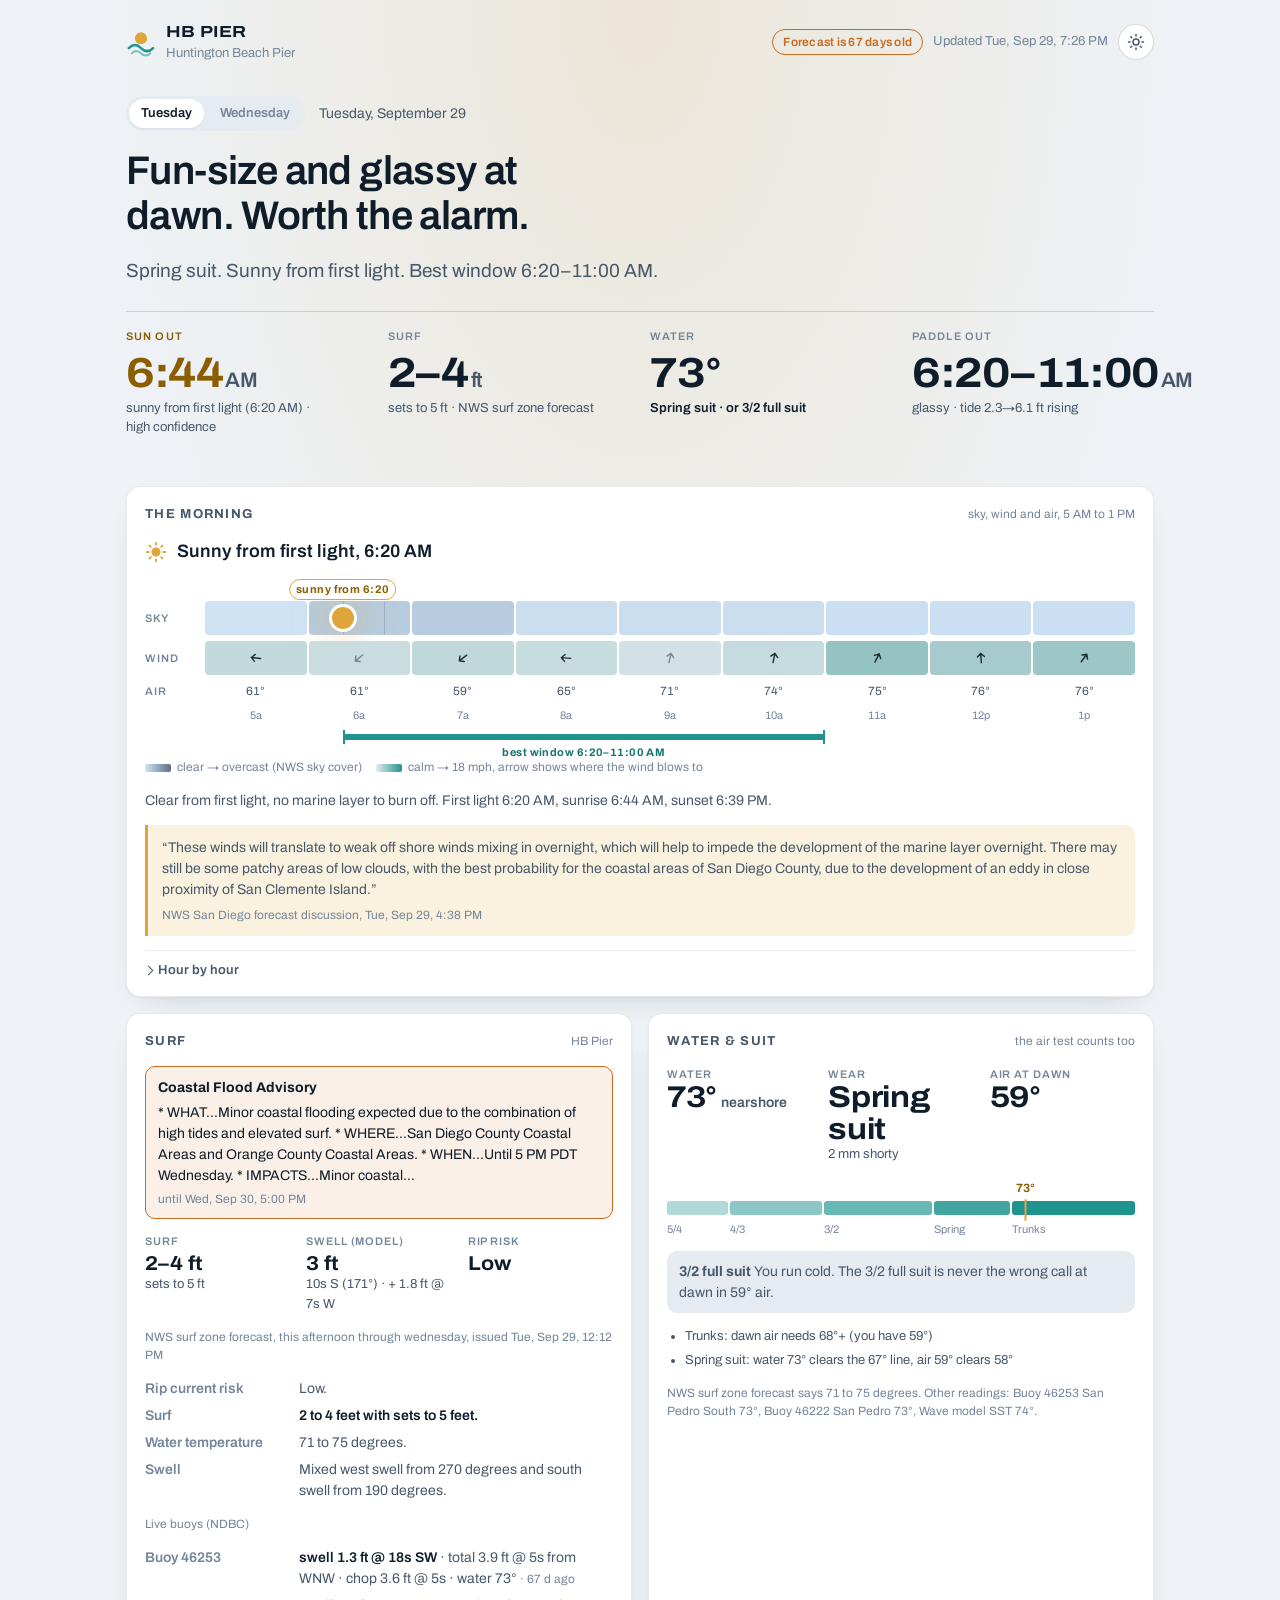
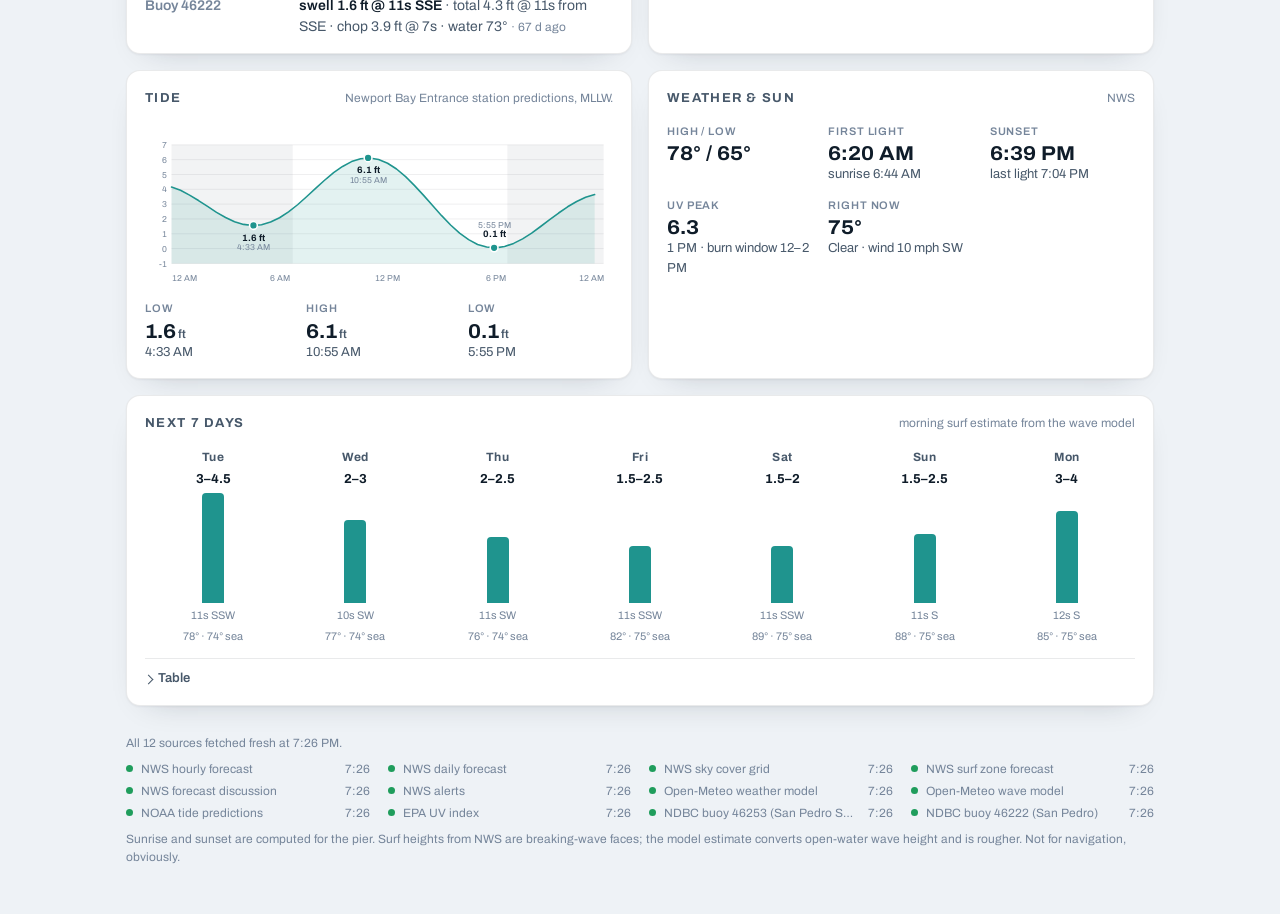
==== site/index.html @ ddc8c46f "Lead with the sun-out time and mark first light instead of sunrise Sun out is now the first, gold nu" ====
<!doctype html>
<html lang="en">
<head>
  <meta charset="utf-8">
  <meta name="viewport" content="width=device-width, initial-scale=1, viewport-fit=cover">
  <title>HB Pier Dawn Patrol</title>
  <meta name="description" content="Daily surf, water temperature, wetsuit call and sun-out time for Huntington Beach Pier.">
  <meta name="robots" content="noindex, nofollow">
  <meta name="theme-color" content="#0b1520">
  <link rel="icon" href="data:image/svg+xml,%3Csvg xmlns='http://www.w3.org/2000/svg' viewBox='0 0 32 32'%3E%3Ccircle cx='16' cy='13' r='7' fill='%23f0b64a'/%3E%3Cpath d='M2 24c4-4 8-4 12 0s8 4 12 0' fill='none' stroke='%234dbdb5' stroke-width='3' stroke-linecap='round'/%3E%3C/svg%3E">
  <link rel="preconnect" href="https://fonts.googleapis.com">
  <link rel="preconnect" href="https://fonts.gstatic.com" crossorigin>
  <link rel="stylesheet" href="https://fonts.googleapis.com/css2?family=Archivo:ital,wdth,wght@0,62..125,100..900;1,62..125,100..900&display=swap">
  <link rel="stylesheet" href="styles.css">
</head>
<body>
  <div class="wrap">
    <header class="top">
      <div class="brand">
        <svg class="brand-mark" viewBox="0 0 32 32" aria-hidden="true">
          <circle cx="16" cy="12" r="6.5" fill="currentColor"/>
          <path d="M3 22.5c4.3-4.3 8.7-4.3 13 0s8.7 4.3 13 0" fill="none" stroke="var(--sea)" stroke-width="2.6" stroke-linecap="round"/>
          <path d="M6 28c3.3-3.3 6.7-3.3 10 0s6.7 3.3 10 0" fill="none" stroke="var(--sea)" stroke-width="2" stroke-linecap="round" opacity=".55"/>
        </svg>
        <div>
          <div class="brand-name">HB Pier</div>
          <div class="brand-sub" id="loc-name">Huntington Beach Pier</div>
        </div>
      </div>
      <div class="top-meta">
        <span class="pill warn" id="stale" hidden></span>
        <span class="updated" id="updated">Loading…</span>
        <button class="icon-btn" id="theme" type="button" aria-label="Theme: system. Click to change.">
          <svg viewBox="0 0 24 24" fill="none" stroke="currentColor" stroke-width="2" stroke-linecap="round" aria-hidden="true">
            <circle cx="12" cy="12" r="4"/><path d="M12 2v2M12 20v2M4.9 4.9l1.4 1.4M17.7 17.7l1.4 1.4M2 12h2M20 12h2M4.9 19.1l1.4-1.4M17.7 6.3l1.4-1.4"/>
          </svg>
        </button>
      </div>
    </header>

    <p id="loading" class="note">Loading the forecast…</p>
    <div id="error" class="error" hidden></div>

    <main id="main" hidden>
      <section class="hero" aria-labelledby="headline">
        <div class="hero-date">
          <div class="tabs" id="day-tabs" role="tablist" aria-label="Day"></div>
          <span id="day-pretty">—</span>
        </div>
        <h1 class="headline" id="headline">—</h1>
        <p class="subline" id="subline"></p>
        <div class="kpis">
          <div class="kpi kpi-hero" id="kpi-sun"><div class="kpi-label">Sun out</div><div class="kpi-value">—</div><div class="kpi-note"></div></div>
          <div class="kpi" id="kpi-surf"><div class="kpi-label">Surf</div><div class="kpi-value">—</div><div class="kpi-note"></div></div>
          <div class="kpi" id="kpi-water"><div class="kpi-label">Water</div><div class="kpi-value">—</div><div class="kpi-note"></div></div>
          <div class="kpi" id="kpi-window"><div class="kpi-label">Paddle out</div><div class="kpi-value">—</div><div class="kpi-note"></div></div>
        </div>
      </section>

      <div class="panels">
        <section class="card" aria-labelledby="h-morning">
          <div class="card-head"><h2 id="h-morning">The morning</h2><span class="card-meta">sky, wind and air, 5 AM to 1 PM</span></div>
          <p class="sun-line" id="sun-line"></p>
          <div class="strip" id="morning-strip"></div>
          <p class="note" id="sun-note"></p>
          <blockquote class="afd" id="afd" hidden></blockquote>
          <details>
            <summary>Hour by hour</summary>
            <div class="table-wrap">
              <table id="morning-table">
                <thead><tr><th>Hour</th><th class="num">Cloud</th><th>Sky</th><th>Wind</th><th>Surface</th><th class="num">Air</th></tr></thead>
                <tbody></tbody>
              </table>
            </div>
          </details>
        </section>

        <div class="grid-2">
          <section class="card" aria-labelledby="h-surf">
            <div class="card-head"><h2 id="h-surf">Surf</h2><span class="card-meta">HB Pier</span></div>
            <div class="alerts" id="alerts" hidden></div>
            <div id="surf-body" style="display:grid;gap:14px"></div>
          </section>

          <section class="card" aria-labelledby="h-water">
            <div class="card-head"><h2 id="h-water">Water &amp; suit</h2><span class="card-meta">the air test counts too</span></div>
            <div id="water-body" style="display:grid;gap:14px"></div>
          </section>

          <section class="card" aria-labelledby="h-tide">
            <div class="card-head"><h2 id="h-tide">Tide</h2><span class="card-meta" id="tide-now"></span></div>
            <div class="chart" id="tide-chart"></div>
            <div class="stat-grid" id="tide-list"></div>
          </section>

          <section class="card" aria-labelledby="h-weather">
            <div class="card-head"><h2 id="h-weather">Weather &amp; sun</h2><span class="card-meta">NWS</span></div>
            <div id="weather-body" style="display:grid;gap:14px"></div>
          </section>
        </div>

        <section class="card" aria-labelledby="h-week">
          <div class="card-head"><h2 id="h-week">Next 7 days</h2><span class="card-meta">morning surf estimate from the wave model</span></div>
          <div class="week" id="week"></div>
          <details>
            <summary>Table</summary>
            <div class="table-wrap">
              <table id="week-table">
                <thead><tr><th>Day</th><th>Surf est.</th><th class="num">Open water ft</th><th class="num">Period s</th><th>Dir</th><th class="num">Sea</th><th class="num">Air hi/lo</th></tr></thead>
                <tbody></tbody>
              </table>
            </div>
          </details>
        </section>

        <footer class="sources">
          <div id="sources-summary"></div>
          <ul class="src-list" id="sources"></ul>
          <div>Sunrise and sunset are computed for the pier. Surf heights from NWS are breaking-wave faces; the model estimate converts open-water wave height and is rougher. Not for navigation, obviously.</div>
        </footer>
      </div>
    </main>
  </div>
  <script src="app.js"></script>
</body>
</html>
---- site/styles.css ----
/* HB Pier — dawn patrol dashboard
   Layout: one column of stacked panels on a phone; a hero across the top and a
   two-column grid of panels from 760px. Dark ("pre-dawn") is the base theme
   because the page gets read at 5 AM; light ("after the burn-off") follows the
   OS or the toggle. */

:root {
  color-scheme: dark;
  --bg: #0b1520;
  --bg-2: #111e2c;
  --bg-3: #182837;
  --ink: #ecf2f7;
  --ink-2: #a9b8c7;
  --ink-3: #74869a;
  --line: rgba(236, 242, 247, 0.09);
  --line-2: rgba(236, 242, 247, 0.16);
  --accent: #f0b64a;
  --accent-text: #f4c467;
  --accent-soft: rgba(240, 182, 74, 0.14);
  --sea: #4dbdb5;
  --sea-text: #7fd6cf;
  --sea-soft: rgba(77, 189, 181, 0.13);
  --cloud: #9fb0c2;
  --sky-clear: #2a4360;
  --good: #4fc98a;
  --warn: #f2914f;
  --bad: #ef6b63;
  --shadow: 0 1px 0 rgba(255, 255, 255, 0.03) inset, 0 12px 40px -24px rgba(0, 0, 0, 0.8);
  --hero-glow: radial-gradient(60% 55% at 50% 0%, rgba(240, 182, 74, 0.18), rgba(240, 182, 74, 0) 70%);
  --font: "Archivo", "Helvetica Neue", Arial, sans-serif;
  --radius: 14px;
}

@media (prefers-color-scheme: light) {
  :root:not([data-theme="dark"]) {
    color-scheme: light;
    --bg: #eef2f6;
    --bg-2: #ffffff;
    --bg-3: #e5ebf1;
    --ink: #0f1c29;
    --ink-2: #47586a;
    --ink-3: #75859a;
    --line: rgba(15, 28, 41, 0.09);
    --line-2: rgba(15, 28, 41, 0.16);
    --accent: #e0a53a;
    --accent-text: #8a5d00;
    --accent-soft: rgba(224, 165, 58, 0.16);
    --sea: #1f948e;
    --sea-text: #157570;
    --sea-soft: rgba(31, 148, 142, 0.12);
    --cloud: #5d7087;
    --sky-clear: #cfe3f5;
    --good: #1f9d5c;
    --warn: #c96a1f;
    --bad: #c9403a;
    --shadow: 0 1px 2px rgba(15, 28, 41, 0.05), 0 12px 32px -22px rgba(15, 28, 41, 0.3);
    --hero-glow: radial-gradient(60% 55% at 50% 0%, rgba(224, 165, 58, 0.16), rgba(224, 165, 58, 0) 70%);
  }
}

:root[data-theme="light"] {
  color-scheme: light;
  --bg: #eef2f6;
  --bg-2: #ffffff;
  --bg-3: #e5ebf1;
  --ink: #0f1c29;
  --ink-2: #47586a;
  --ink-3: #75859a;
  --line: rgba(15, 28, 41, 0.09);
  --line-2: rgba(15, 28, 41, 0.16);
  --accent: #e0a53a;
  --accent-text: #8a5d00;
  --accent-soft: rgba(224, 165, 58, 0.16);
  --sea: #1f948e;
  --sea-text: #157570;
  --sea-soft: rgba(31, 148, 142, 0.12);
  --cloud: #5d7087;
  --sky-clear: #cfe3f5;
  --good: #1f9d5c;
  --warn: #c96a1f;
  --bad: #c9403a;
  --shadow: 0 1px 2px rgba(15, 28, 41, 0.05), 0 12px 32px -22px rgba(15, 28, 41, 0.3);
  --hero-glow: radial-gradient(60% 55% at 50% 0%, rgba(224, 165, 58, 0.16), rgba(224, 165, 58, 0) 70%);
}

* { box-sizing: border-box; }
html { -webkit-text-size-adjust: 100%; }
body {
  margin: 0;
  background: var(--bg);
  color: var(--ink);
  font-family: var(--font);
  font-size: 16px;
  line-height: 1.5;
  font-variation-settings: "wdth" 100;
  min-height: 100%;
  background-image: var(--hero-glow);
  background-repeat: no-repeat;
}
h1, h2, h3, p { margin: 0; }
a { color: inherit; }
button { font: inherit; color: inherit; }
svg { display: block; }
[hidden] { display: none !important; }

.wrap {
  width: min(1060px, 100%);
  margin-inline: auto;
  padding-inline: 16px;
  padding-block: 12px 48px;
}

/* ---------------------------------------------------------------- header */
.top {
  display: flex;
  align-items: center;
  justify-content: space-between;
  gap: 12px;
  padding-block: 8px 28px;
}
.brand { display: flex; align-items: center; gap: 10px; min-width: 0; }
.brand-mark { width: 30px; height: 30px; color: var(--accent); flex: none; }
.brand-name {
  font-weight: 700;
  font-variation-settings: "wdth" 118;
  letter-spacing: 0.02em;
  font-size: 16px;
  text-transform: uppercase;
}
.brand-sub { color: var(--ink-3); font-size: 13px; }
.top-meta { display: flex; align-items: center; gap: 10px; color: var(--ink-3); font-size: 13px; }
.top-meta .updated { white-space: nowrap; }
.icon-btn {
  display: inline-flex; align-items: center; justify-content: center;
  width: 36px; height: 36px; border-radius: 999px;
  border: 1px solid var(--line-2); background: var(--bg-2); cursor: pointer;
  color: var(--ink-2);
}
.icon-btn:hover { color: var(--ink); border-color: var(--ink-3); }
.icon-btn:focus-visible, .tab:focus-visible, .cell:focus-visible, summary:focus-visible {
  outline: 2px solid var(--accent); outline-offset: 2px;
}
.icon-btn svg { width: 18px; height: 18px; }

/* ---------------------------------------------------------------- pills */
.pill {
  display: inline-flex; align-items: center; gap: 6px;
  padding: 3px 10px; border-radius: 999px; font-size: 12px; font-weight: 600;
  letter-spacing: 0.02em; border: 1px solid var(--line-2); color: var(--ink-2);
  white-space: nowrap;
}
.pill.warn { color: var(--warn); border-color: currentColor; }
.pill.bad { color: var(--bad); border-color: currentColor; }
.pill.good { color: var(--good); border-color: currentColor; }
.pill svg { width: 12px; height: 12px; }

/* ---------------------------------------------------------------- hero */
.hero { display: grid; gap: 18px; padding-block: 4px 34px; }
.hero-date { display: flex; flex-wrap: wrap; align-items: center; gap: 10px 14px; color: var(--ink-2); font-size: 14px; }
.tabs { display: inline-flex; gap: 4px; padding: 3px; border-radius: 999px; background: var(--bg-3); }
.tab {
  border: 0; background: transparent; padding: 5px 12px; border-radius: 999px;
  font-size: 13px; font-weight: 600; color: var(--ink-3); cursor: pointer;
}
.tab[aria-selected="true"] { background: var(--bg-2); color: var(--ink); box-shadow: var(--shadow); }
.headline {
  font-size: clamp(26px, 4.6vw, 40px);
  font-weight: 600;
  line-height: 1.12;
  letter-spacing: -0.015em;
  text-wrap: balance;
  max-width: 22ch;
}
.subline { color: var(--ink-2); font-size: clamp(16px, 2.2vw, 19px); max-width: 60ch; text-wrap: pretty; }

.kpis {
  display: grid;
  grid-template-columns: repeat(2, minmax(0, 1fr));
  gap: 0 20px;
  border-top: 1px solid var(--line-2);
  margin-top: 8px;
}
@media (min-width: 760px) { .kpis { grid-template-columns: repeat(4, minmax(0, 1fr)); } }
.kpi { padding-block: 16px 14px; min-width: 0; }
.kpi + .kpi { border-top: 0; }
.kpi-label { font-size: 11px; font-weight: 600; letter-spacing: 0.1em; text-transform: uppercase; color: var(--ink-3); }
.kpi-value {
  font-size: clamp(30px, 4.5vw, 42px);
  font-weight: 700;
  font-variation-settings: "wdth" 112;
  line-height: 1.05;
  letter-spacing: -0.01em;
  margin-top: 6px;
  white-space: nowrap;
}
.kpi-value small { font-size: 0.5em; font-weight: 600; color: var(--ink-2); margin-left: 2px; font-variation-settings: "wdth" 100; }
.kpi-note { color: var(--ink-2); font-size: 13px; margin-top: 4px; text-wrap: pretty; }
.kpi-note b { color: var(--ink); font-weight: 600; }

/* ---------------------------------------------------------------- panels */
.panels { display: grid; gap: 16px; }
.grid-2 { display: grid; gap: 16px; }
@media (min-width: 760px) { .grid-2 { grid-template-columns: repeat(2, minmax(0, 1fr)); } }
.card {
  background: var(--bg-2);
  border: 1px solid var(--line);
  border-radius: var(--radius);
  padding: 18px 18px 16px;
  box-shadow: var(--shadow);
  min-width: 0;
  display: grid;
  gap: 14px;
  align-content: start;
}
.card-head { display: flex; align-items: baseline; justify-content: space-between; gap: 12px; flex-wrap: wrap; }
.card-head h2 { font-size: 13px; font-weight: 700; letter-spacing: 0.1em; text-transform: uppercase; color: var(--ink-2); }
.card-meta { color: var(--ink-3); font-size: 12px; }
.note { color: var(--ink-2); font-size: 14px; text-wrap: pretty; }
.note b, .stat-row b { color: var(--ink); font-weight: 600; }
.big { font-size: 30px; font-weight: 700; font-variation-settings: "wdth" 112; line-height: 1.05; letter-spacing: -0.01em; }
.big small { font-size: 14px; font-weight: 600; color: var(--ink-2); font-variation-settings: "wdth" 100; letter-spacing: 0; margin-left: 4px; }

.stat-grid { display: grid; grid-template-columns: repeat(auto-fit, minmax(120px, 1fr)); gap: 12px 16px; }
.stat { min-width: 0; }
.stat .lbl { font-size: 11px; font-weight: 600; letter-spacing: 0.08em; text-transform: uppercase; color: var(--ink-3); }
.stat .val { font-size: 20px; font-weight: 700; font-variation-settings: "wdth" 108; line-height: 1.2; margin-top: 2px; }
.stat .val small { font-size: 12px; color: var(--ink-2); font-weight: 600; font-variation-settings: "wdth" 100; margin-left: 2px; }
.stat .sub { color: var(--ink-2); font-size: 13px; }

.kv { display: grid; grid-template-columns: minmax(96px, 30%) 1fr; gap: 6px 14px; font-size: 14px; margin: 0; }
.kv dt { color: var(--ink-3); font-weight: 600; }
.kv dd { margin: 0; color: var(--ink-2); min-width: 0; overflow-wrap: anywhere; }
.kv dd b { color: var(--ink); font-weight: 600; }

blockquote.afd {
  margin: 0;
  padding: 12px 14px;
  border-left: 3px solid var(--accent);
  background: var(--accent-soft);
  border-radius: 0 10px 10px 0;
  font-size: 14px;
  color: var(--ink-2);
  text-wrap: pretty;
}
blockquote.afd cite { display: block; margin-top: 6px; font-style: normal; font-size: 12px; color: var(--ink-3); }

details { border-top: 1px solid var(--line); padding-top: 10px; }
summary { cursor: pointer; font-size: 13px; font-weight: 600; color: var(--ink-2); list-style: none; display: flex; align-items: center; gap: 6px; }
summary::-webkit-details-marker { display: none; }
summary::before { content: ""; width: 6px; height: 6px; border-right: 1.5px solid currentColor; border-bottom: 1.5px solid currentColor; transform: rotate(-45deg); transition: transform 0.15s; }
details[open] summary::before { transform: rotate(45deg); }
.table-wrap { overflow-x: auto; margin-top: 10px; }
table { border-collapse: collapse; width: 100%; font-size: 13px; }
th, td { text-align: left; padding: 6px 10px 6px 0; border-bottom: 1px solid var(--line); white-space: nowrap; }
th { color: var(--ink-3); font-weight: 600; font-size: 11px; letter-spacing: 0.06em; text-transform: uppercase; }
td.num, th.num { text-align: right; font-variant-numeric: tabular-nums; padding-right: 12px; }

/* ---------------------------------------------------------------- morning strip */
.strip { display: grid; gap: 6px; position: relative; }
.strip-row { display: grid; grid-template-columns: 52px 1fr; align-items: center; gap: 8px; }
.strip-row .row-lbl { font-size: 11px; font-weight: 600; letter-spacing: 0.08em; text-transform: uppercase; color: var(--ink-3); }
.cells { display: grid; grid-auto-flow: column; grid-auto-columns: minmax(0, 1fr); gap: 2px; position: relative; }
.cell {
  height: 34px; border-radius: 4px; position: relative; display: flex; align-items: center; justify-content: center;
  background: var(--bg-3); overflow: hidden; cursor: default;
}
.cell.sky { background: color-mix(in oklab, var(--cloud) calc(var(--v) * 1%), var(--sky-clear)); }
.cell.wind { background: color-mix(in oklab, var(--sea) calc(var(--v) * 1%), var(--bg-3)); }
.cell.temp { background: transparent; font-size: 12px; color: var(--ink-2); font-variant-numeric: tabular-nums; height: 20px; }
.cell .arrow { width: 14px; height: 14px; color: var(--ink); opacity: 0.9; transform: rotate(var(--rot)); }
.cell .arrow.faint { opacity: 0.45; }
.cell.sky .fog { position: absolute; inset: auto 0 3px; text-align: center; font-size: 9px; letter-spacing: 0.08em; text-transform: uppercase; color: var(--ink); opacity: 0.75; font-weight: 700; }
.hours { display: grid; grid-auto-flow: column; grid-auto-columns: minmax(0, 1fr); gap: 2px; font-size: 11px; color: var(--ink-3); text-align: center; font-variant-numeric: tabular-nums; }
.hours span:nth-child(even) { visibility: visible; }
@media (max-width: 420px) { .hours span:nth-child(even) { visibility: hidden; } }
@media (max-width: 520px) { .hide-narrow { display: none; } }
#kpi-window .kpi-value { font-size: clamp(24px, 6.6vw, 42px); }
.overlay { position: absolute; inset: 0; pointer-events: none; }
.marker { position: absolute; top: 0; bottom: 0; width: 0; border-left: 1.5px dashed var(--ink-3); opacity: 0.9; }
.marker.sunrise { border-left-style: solid; border-color: var(--accent); opacity: 0.7; }
.marker-lbl {
  position: absolute; transform: translateX(-50%); white-space: nowrap; font-size: 11px; font-weight: 700; letter-spacing: 0.04em;
  color: var(--ink-2); background: var(--bg-2); padding: 1px 6px; border-radius: 999px; border: 1px solid var(--line-2);
}
.marker-lbl.gold { color: var(--accent-text); border-color: var(--accent); }
.sun-dot {
  position: absolute; width: 22px; height: 22px; border-radius: 50%; transform: translate(-50%, -50%);
  background: var(--accent); box-shadow: 0 0 0 3px var(--bg-2), 0 0 24px 6px var(--accent-soft), 0 0 40px 10px var(--accent-soft);
}
.window-bar { position: relative; height: 22px; margin-left: 60px; }
.window-span {
  position: absolute; top: 4px; height: 6px; border-radius: 3px; background: var(--sea);
}
.window-span::before, .window-span::after { content: ""; position: absolute; top: -4px; width: 2px; height: 14px; background: var(--sea); }
.window-span::before { left: 0; } .window-span::after { right: 0; }
.window-lbl { position: absolute; top: 14px; font-size: 11px; font-weight: 700; color: var(--sea-text); letter-spacing: 0.04em; white-space: nowrap; transform: translateX(-50%); }
.legend { display: flex; flex-wrap: wrap; gap: 6px 14px; font-size: 12px; color: var(--ink-3); }
.legend .sw { display: inline-block; width: 26px; height: 8px; border-radius: 2px; vertical-align: middle; margin-right: 6px; }
.legend .sw.sky { background: linear-gradient(90deg, var(--sky-clear), var(--cloud)); }
.legend .sw.wind { background: linear-gradient(90deg, var(--bg-3), var(--sea)); }

/* ---------------------------------------------------------------- tide chart */
.chart { position: relative; width: 100%; }
.chart svg { width: 100%; height: auto; overflow: visible; }
.chart .grid { stroke: var(--line); stroke-width: 1; }
.chart .axis { fill: var(--ink-3); font-size: 11px; font-family: var(--font); font-variant-numeric: tabular-nums; }
.chart .night { fill: var(--ink); opacity: 0.05; }
.chart .area { fill: var(--sea); opacity: 0.12; }
.chart .line { fill: none; stroke: var(--sea); stroke-width: 2; stroke-linejoin: round; stroke-linecap: round; }
.chart .dot { fill: var(--sea); stroke: var(--bg-2); stroke-width: 2; }
.chart .dot-lbl { fill: var(--ink); font-size: 12px; font-weight: 700; font-family: var(--font); }
.chart .dot-sub { fill: var(--ink-3); font-size: 11px; font-family: var(--font); }
.chart .now { stroke: var(--accent); stroke-width: 1.5; }
.chart .now-dot { fill: var(--accent); stroke: var(--bg-2); stroke-width: 2; }
.chart .now-lbl { fill: var(--accent-text); font-size: 11px; font-weight: 700; font-family: var(--font); }
.chart .xhair { stroke: var(--ink-3); stroke-width: 1; pointer-events: none; }
.chart .xdot { fill: var(--ink); stroke: var(--bg-2); stroke-width: 2; pointer-events: none; }
.chart .hit { fill: transparent; cursor: crosshair; }

/* ---------------------------------------------------------------- suit meter */
.meter { position: relative; padding-top: 22px; }
.meter-track { display: flex; gap: 2px; height: 14px; }
.meter-seg { border-radius: 3px; background: var(--sea); flex: var(--w) 0 0; opacity: var(--o); }
.meter-lbls { display: flex; gap: 2px; margin-top: 6px; font-size: 11px; color: var(--ink-3); }
.meter-lbls span { flex: var(--w) 0 0; min-width: 0; overflow: hidden; text-overflow: ellipsis; white-space: nowrap; }
.meter-pin { position: absolute; top: 0; transform: translateX(-50%); display: grid; justify-items: center; gap: 2px; }
.meter-pin .pin-lbl { font-size: 12px; font-weight: 700; color: var(--accent-text); white-space: nowrap; }
.meter-pin .pin-tick { width: 2px; height: 22px; background: var(--accent); border-radius: 1px; }
.suit-alt { font-size: 14px; color: var(--ink-2); padding: 10px 12px; border-radius: 10px; background: var(--bg-3); text-wrap: pretty; }
.reasons { margin: 0; padding-left: 18px; color: var(--ink-2); font-size: 13px; display: grid; gap: 4px; }

/* ---------------------------------------------------------------- week */
.week { display: grid; grid-template-columns: repeat(7, minmax(0, 1fr)); gap: 6px; }
.day { display: grid; justify-items: center; gap: 4px; min-width: 0; text-align: center; }
.day .d-lbl { font-size: 12px; font-weight: 700; color: var(--ink-2); letter-spacing: 0.04em; }
.day.today .d-lbl { color: var(--accent-text); }
.day .bar-box { height: 110px; display: flex; align-items: flex-end; width: 100%; justify-content: center; }
.day .bar { width: 22px; border-radius: 4px 4px 0 0; background: var(--sea); min-height: 4px; }
.day .d-val { font-size: 13px; font-weight: 700; font-variant-numeric: tabular-nums; }
.day .d-sub { font-size: 11px; color: var(--ink-3); white-space: nowrap; overflow: hidden; text-overflow: ellipsis; max-width: 100%; }
@media (max-width: 480px) { .day .d-sub { display: none; } .day .bar { width: 16px; } }

/* ---------------------------------------------------------------- sources */
.sources { display: grid; gap: 8px; color: var(--ink-3); font-size: 12px; padding-top: 12px; }
.src-list { display: grid; grid-template-columns: repeat(auto-fill, minmax(230px, 1fr)); gap: 4px 18px; margin: 0; padding: 0; list-style: none; }
.src-list li { display: flex; align-items: center; gap: 8px; min-width: 0; }
.src-list .dot { width: 7px; height: 7px; border-radius: 50%; background: var(--good); flex: none; }
.src-list .dot.stale { background: var(--warn); }
.src-list .dot.off { background: var(--bad); }
.src-list .nm { overflow: hidden; text-overflow: ellipsis; white-space: nowrap; }
.src-list .st { margin-left: auto; white-space: nowrap; }

/* ---------------------------------------------------------------- tooltip */
.tip {
  position: fixed; z-index: 10; pointer-events: none;
  background: var(--bg-2); color: var(--ink); border: 1px solid var(--line-2); border-radius: 8px;
  padding: 8px 10px; font-size: 12px; line-height: 1.35; box-shadow: var(--shadow); max-width: 220px;
  opacity: 0; transform: translateY(4px); transition: opacity 0.12s, transform 0.12s;
}
.tip.on { opacity: 1; transform: none; }
.tip b { font-size: 13px; }
.tip .muted { color: var(--ink-3); }

.error { padding: 16px; border-radius: 12px; border: 1px solid var(--bad); color: var(--ink-2); }
.alerts { display: grid; gap: 8px; }
.alert { display: grid; gap: 4px; padding: 10px 12px; border-radius: 10px; border: 1px solid var(--warn); background: color-mix(in oklab, var(--warn) 10%, transparent); font-size: 14px; }
.alert b { color: var(--ink); }
.alert .muted { color: var(--ink-3); font-size: 12px; }

@media (prefers-reduced-motion: reduce) {
  * { transition: none !important; animation: none !important; }
}

/* ---------------------------------------------------------------- sun emphasis */
.kpi-hero .kpi-label { color: var(--accent-text); }
.kpi-hero .kpi-value { color: var(--accent-text); }
.sun-line { display: flex; align-items: center; gap: 10px; font-size: 18px; font-weight: 600; color: var(--ink); }
.sun-line .sun-ico { width: 22px; height: 22px; color: var(--accent); flex: none; }
.sun-line small { font-weight: 500; color: var(--ink-2); font-size: 14px; }
.marker.sunrise { border-left-style: solid; border-color: var(--ink-3); opacity: 0.35; }
.marker.first-light { border-left-style: solid; border-color: var(--accent); opacity: 0.8; }
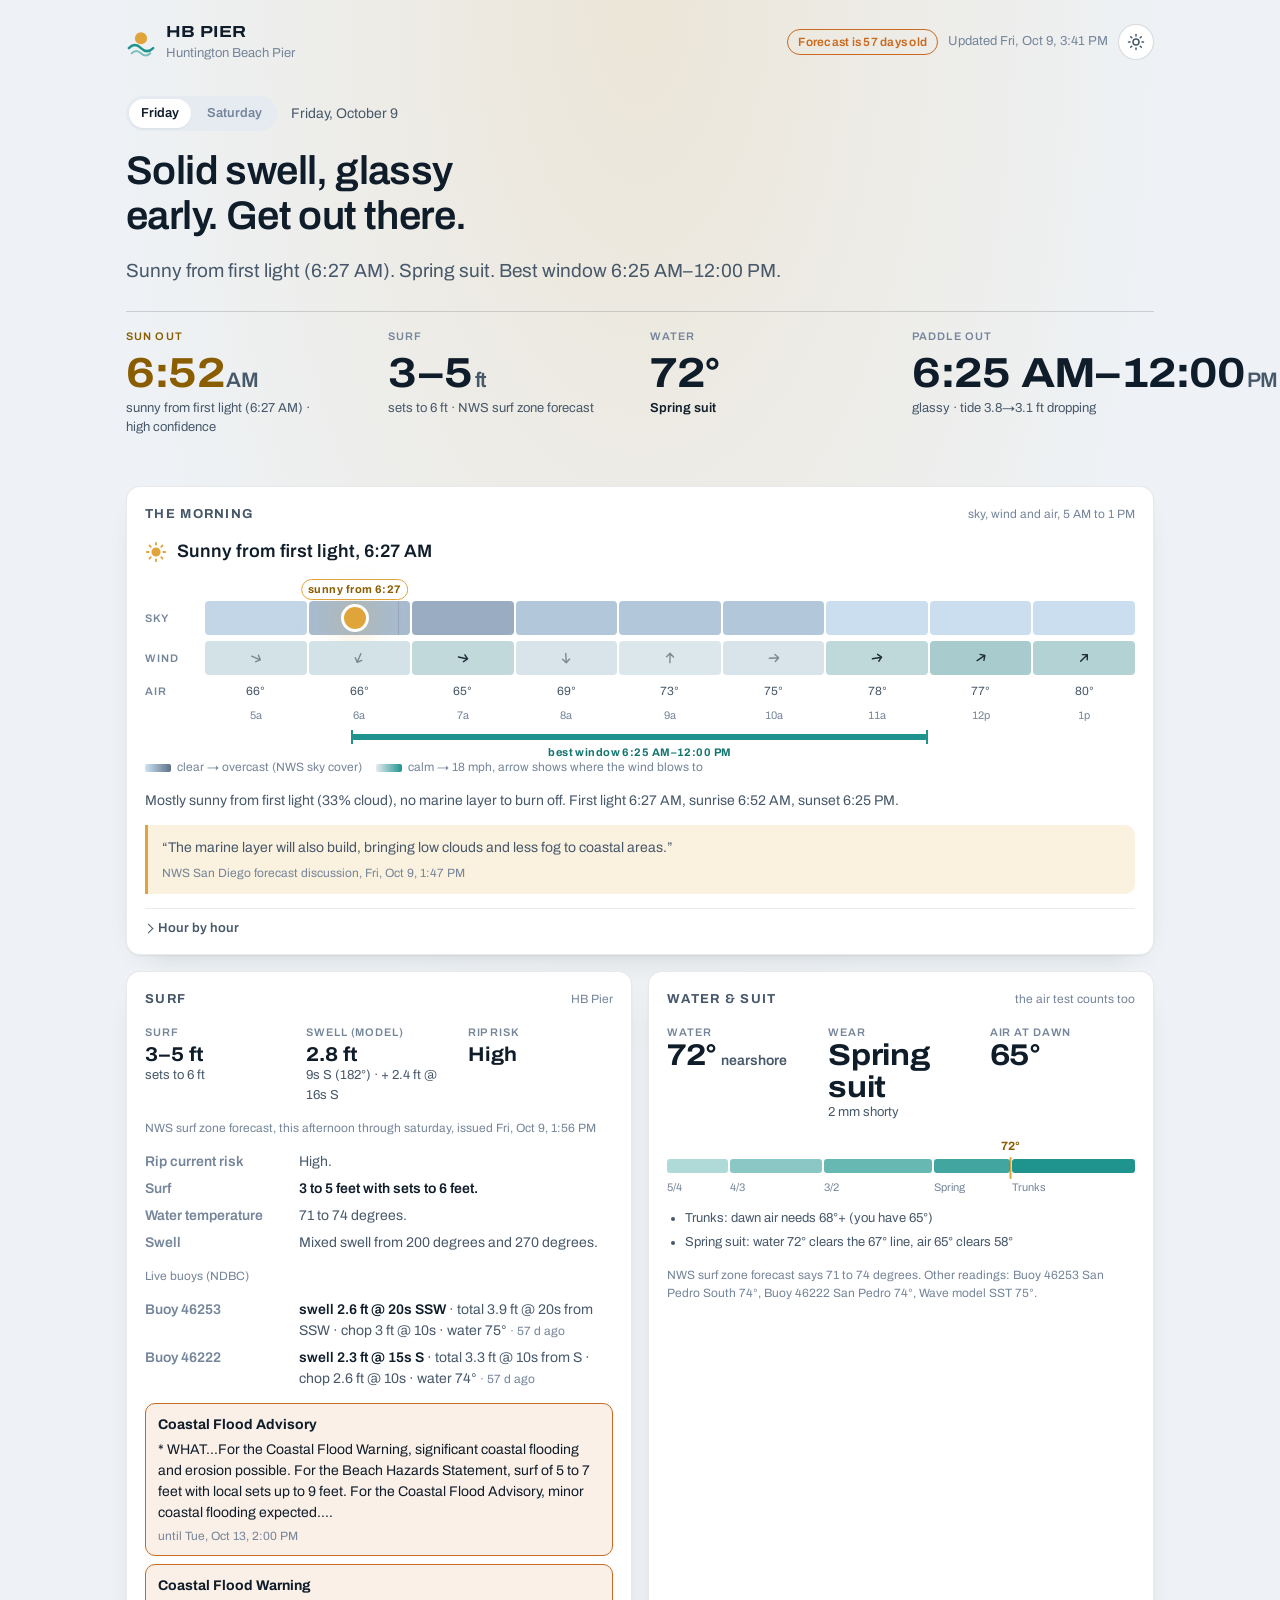
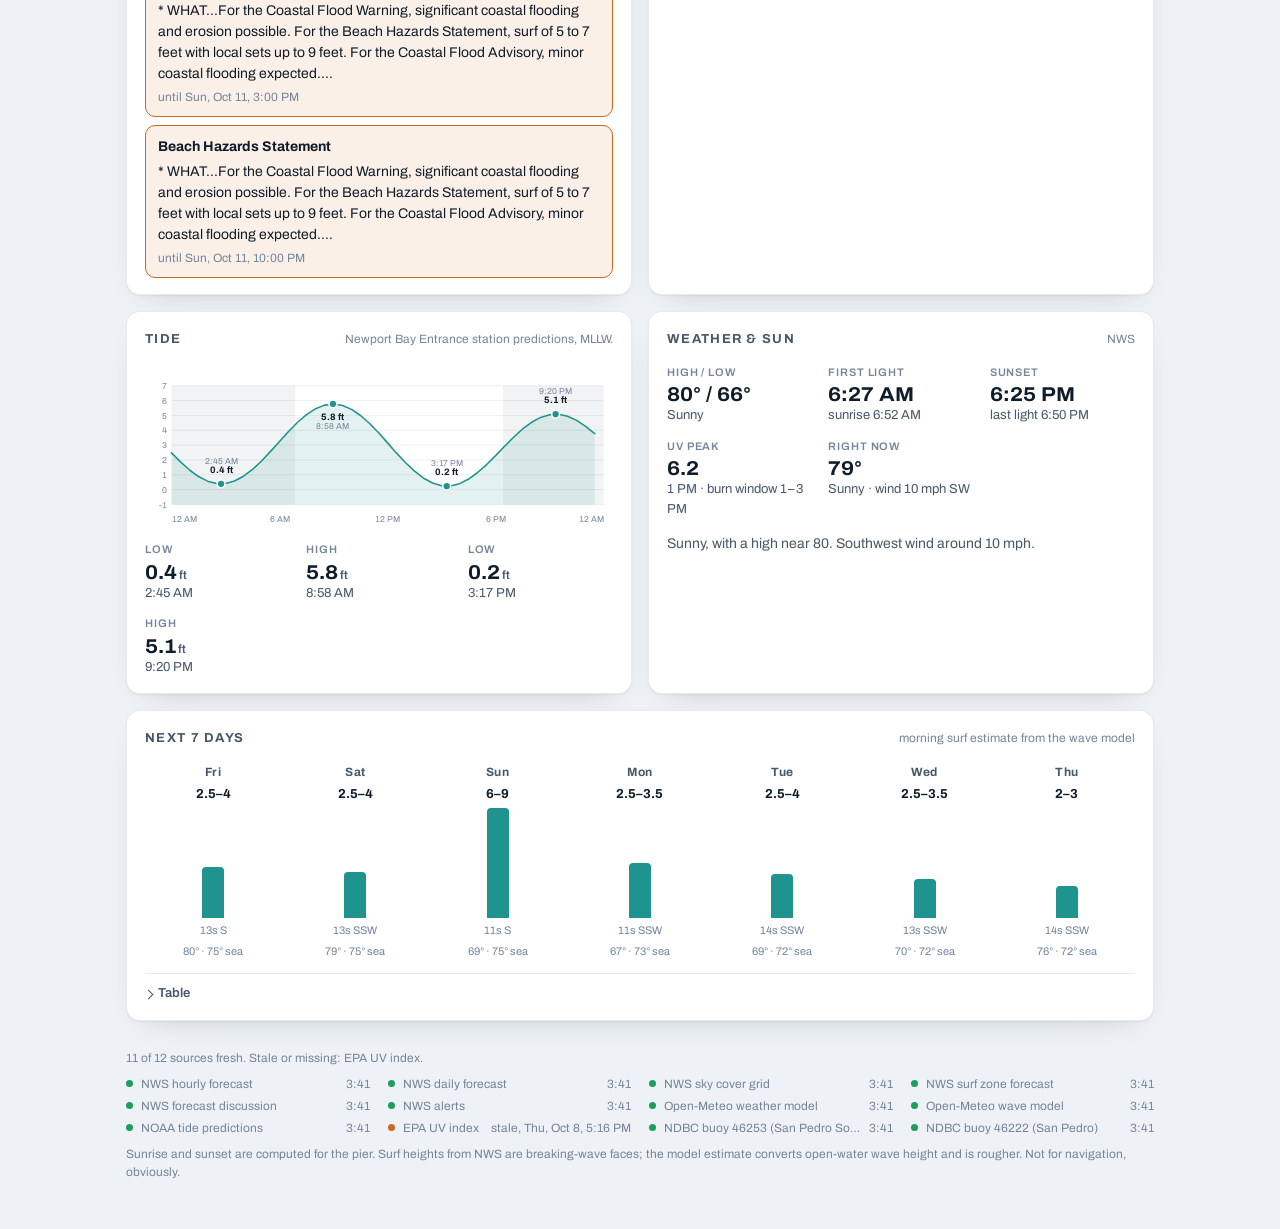
==== commit 791ac8e3: "Collapse same-text NWS alerts into one card and move alerts below the surf stats NWS issues a warnin" ====
--- a/site/index.html
+++ b/site/index.html
@@ -78,8 +78,8 @@
         <div class="grid-2">
           <section class="card" aria-labelledby="h-surf">
             <div class="card-head"><h2 id="h-surf">Surf</h2><span class="card-meta">HB Pier</span></div>
+            <div id="surf-body" style="display:grid;gap:14px"></div>
             <div class="alerts" id="alerts" hidden></div>
-            <div id="surf-body" style="display:grid;gap:14px"></div>
           </section>
 
           <section class="card" aria-labelledby="h-water">
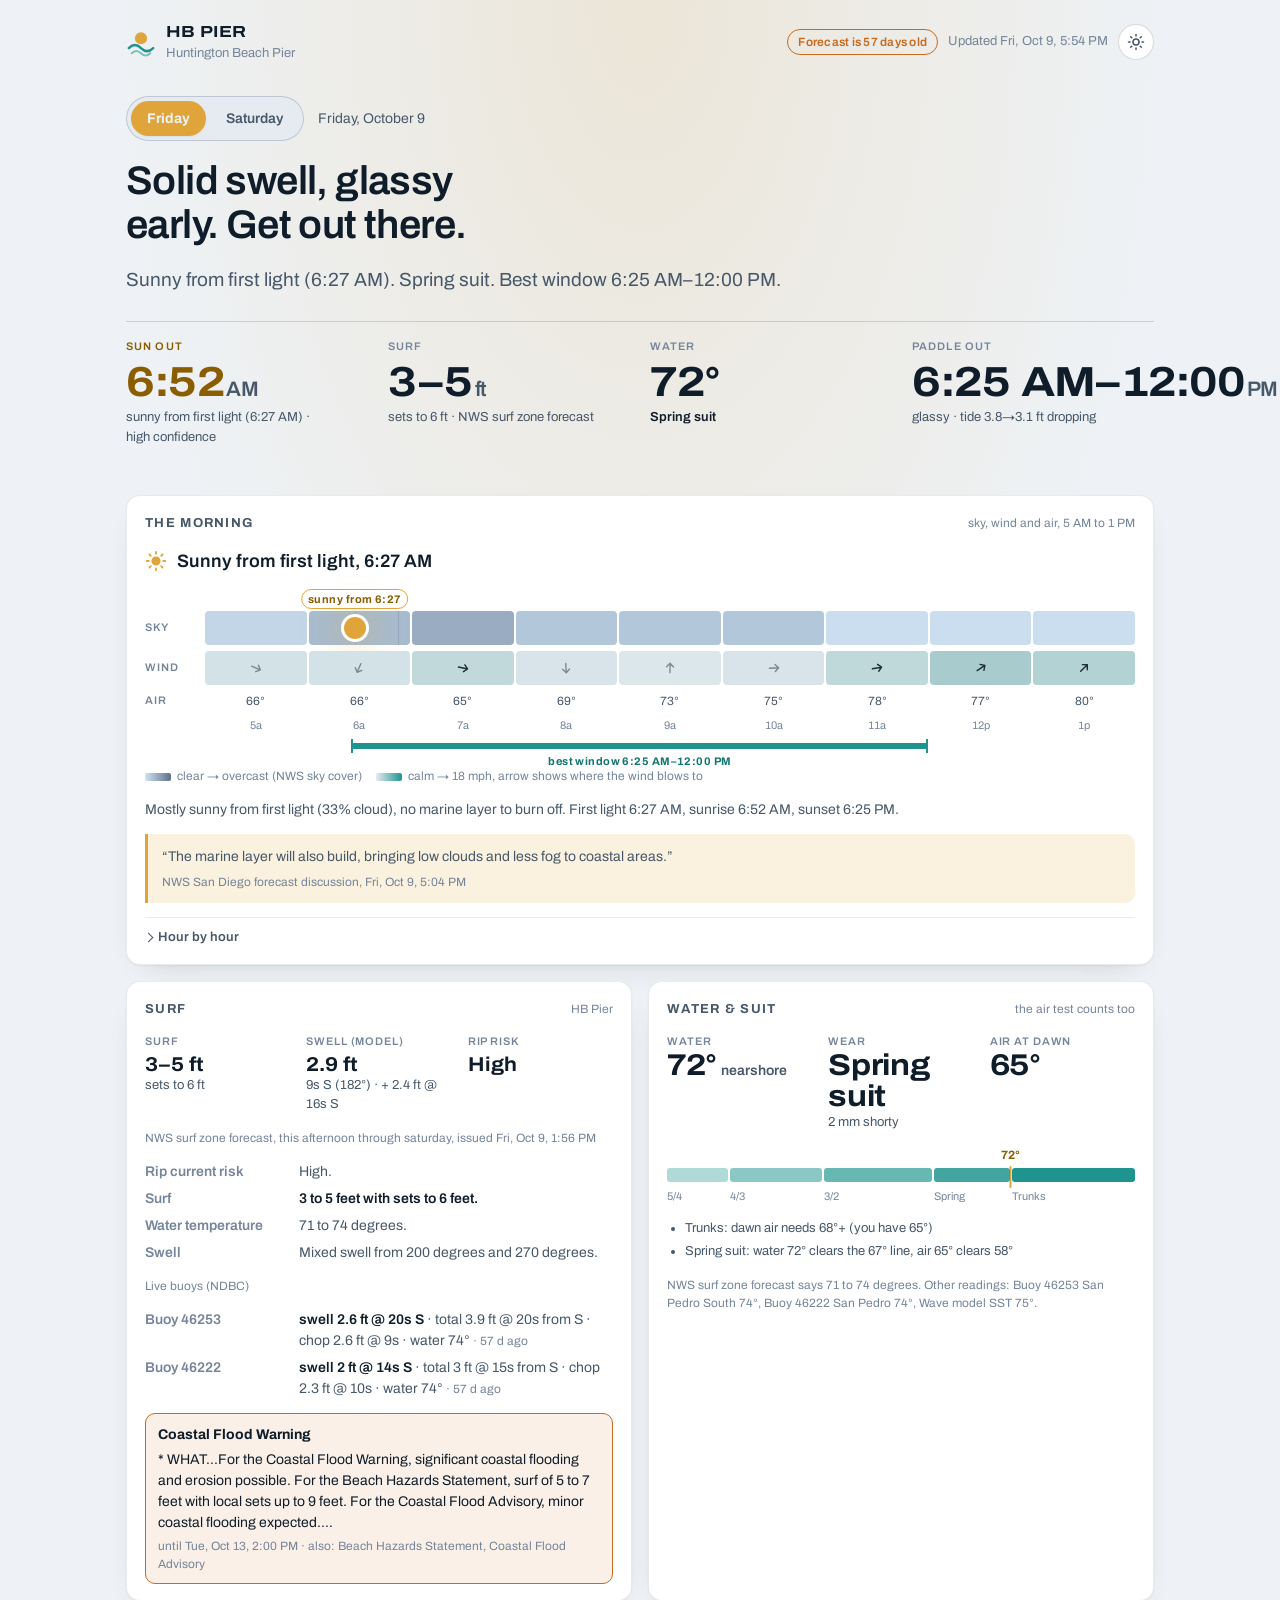
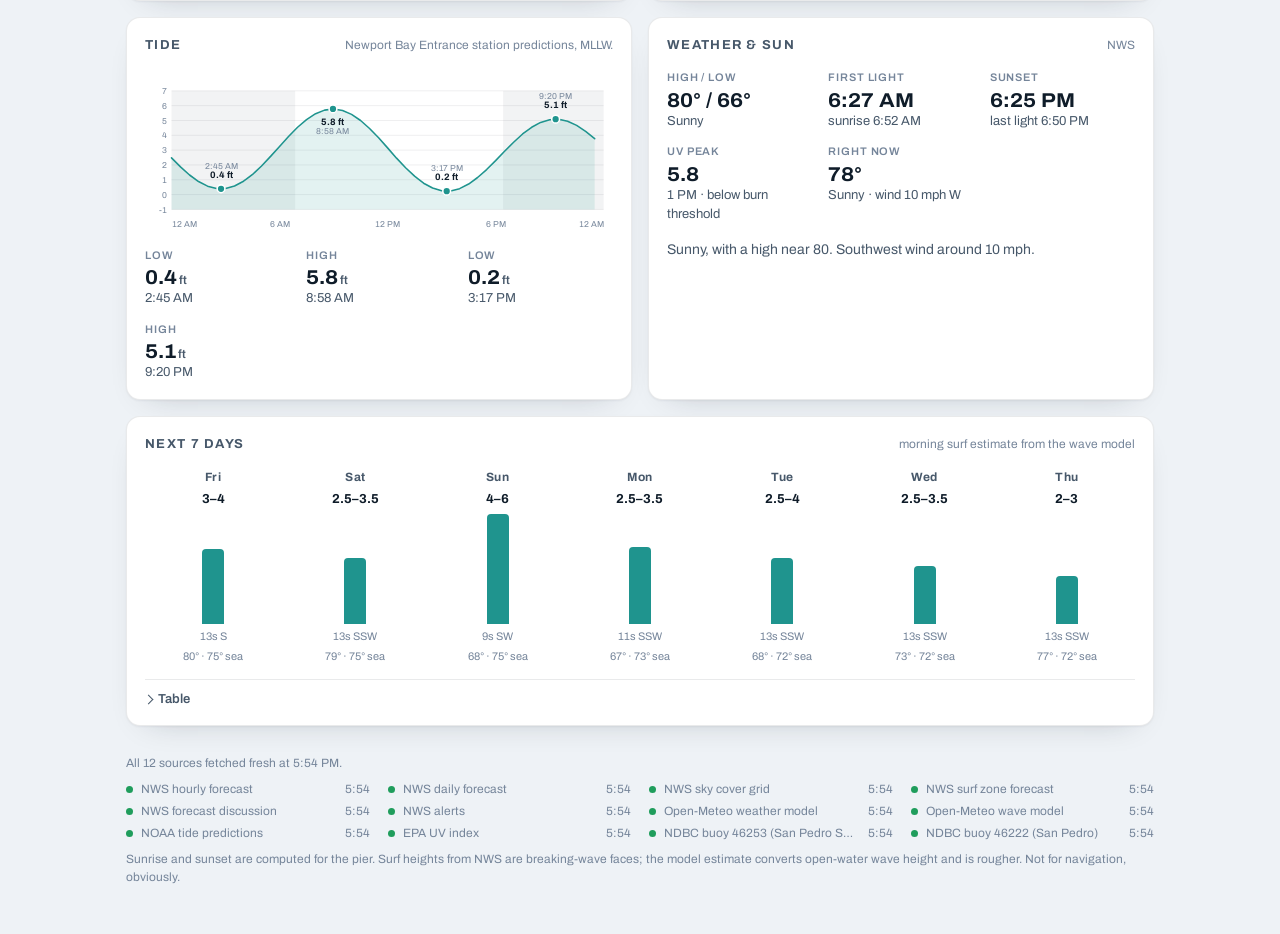
==== commit f6e59bcb: "Add a Cams card: city pier and lifeguard HQ streams, HBcams stills Two free, public live streams fro" ====
--- a/site/index.html
+++ b/site/index.html
@@ -75,6 +75,12 @@
           </details>
         </section>
 
+        <section class="card" aria-labelledby="h-cams" id="cams-card" hidden>
+          <div class="card-head"><h2 id="h-cams">Cams</h2><span class="card-meta" id="cams-meta">free public cams, tap to play</span></div>
+          <div class="cams" id="cams"></div>
+          <p class="note cam-links" id="cams-links"></p>
+        </section>
+
         <div class="grid-2">
           <section class="card" aria-labelledby="h-surf">
             <div class="card-head"><h2 id="h-surf">Surf</h2><span class="card-meta">HB Pier</span></div>
--- a/site/styles.css
+++ b/site/styles.css
@@ -157,12 +157,19 @@
 /* ---------------------------------------------------------------- hero */
 .hero { display: grid; gap: 18px; padding-block: 4px 34px; }
 .hero-date { display: flex; flex-wrap: wrap; align-items: center; gap: 10px 14px; color: var(--ink-2); font-size: 14px; }
-.tabs { display: inline-flex; gap: 4px; padding: 3px; border-radius: 999px; background: var(--bg-3); }
+.tabs {
+  display: inline-flex; gap: 4px; padding: 4px; border-radius: 999px;
+  background: var(--bg-3); border: 1px solid color-mix(in oklab, var(--ink-3) 35%, transparent);
+}
 .tab {
-  border: 0; background: transparent; padding: 5px 12px; border-radius: 999px;
-  font-size: 13px; font-weight: 600; color: var(--ink-3); cursor: pointer;
-}
-.tab[aria-selected="true"] { background: var(--bg-2); color: var(--ink); box-shadow: var(--shadow); }
+  border: 0; background: transparent; padding: 7px 16px; border-radius: 999px;
+  font-size: 14px; font-weight: 600; color: var(--ink-2); cursor: pointer;
+  transition: background 0.15s ease, color 0.15s ease;
+}
+.tab:hover { color: var(--ink); }
+.tab[aria-selected="true"] {
+  background: var(--accent); color: var(--bg); font-weight: 700; box-shadow: var(--shadow);
+}
 .headline {
   font-size: clamp(26px, 4.6vw, 40px);
   font-weight: 600;
@@ -196,6 +203,31 @@
 .kpi-value small { font-size: 0.5em; font-weight: 600; color: var(--ink-2); margin-left: 2px; font-variation-settings: "wdth" 100; }
 .kpi-note { color: var(--ink-2); font-size: 13px; margin-top: 4px; text-wrap: pretty; }
 .kpi-note b { color: var(--ink); font-weight: 600; }
+
+/* ---------------------------------------------------------------- cams */
+.cams { display: grid; gap: 12px; grid-template-columns: repeat(auto-fit, minmax(min(100%, 280px), 1fr)); }
+.cam { border-radius: 12px; overflow: hidden; background: var(--bg-3); border: 1px solid var(--line); }
+.cam.off .cam-frame { opacity: 0.55; }
+.cam-frame { position: relative; aspect-ratio: 16 / 9; background: #06101a; }
+.cam-frame img, .cam-frame iframe { position: absolute; inset: 0; width: 100%; height: 100%; border: 0; object-fit: cover; display: block; }
+.cam-link { position: absolute; inset: 0; display: block; }
+.cam-link:hover img { filter: brightness(1.08); }
+.cam-badge { position: absolute; left: 10px; bottom: 10px; font-size: 11px; font-weight: 600; letter-spacing: 0.02em; padding: 2px 8px; border-radius: 999px; background: rgba(6, 16, 26, 0.72); color: #fff; pointer-events: none; }
+.cam-play {
+  position: absolute; inset: 0; width: 100%; height: 100%; border: 0; cursor: pointer; background: transparent;
+  display: grid; place-items: center; transition: background 0.15s ease;
+}
+.cam-play svg { width: 64px; height: 64px; padding: 14px; box-sizing: border-box; border-radius: 999px; background: rgba(6, 16, 26, 0.72); fill: #fff; transition: transform 0.15s ease, background 0.15s ease; }
+.cam-play:hover svg, .cam-play:focus-visible svg { transform: scale(1.06); background: var(--accent); fill: var(--bg); }
+.cam-play:hover { background: rgba(0, 0, 0, 0.12); }
+.cam-cap { display: flex; align-items: center; justify-content: space-between; gap: 10px; padding: 10px 12px; }
+.cam-text { min-width: 0; }
+.cam-name { display: flex; align-items: center; gap: 8px; font-weight: 700; font-size: 14px; }
+.cam-name .pill { font-size: 11px; padding: 1px 8px; }
+.cam-sub { color: var(--ink-3); font-size: 12px; margin-top: 2px; }
+.cam-open { color: var(--ink-2); font-size: 12px; font-weight: 600; text-decoration: none; white-space: nowrap; }
+.cam-open:hover { color: var(--ink); text-decoration: underline; }
+.cam-links { font-size: 13px; color: var(--ink-3); }
 
 /* ---------------------------------------------------------------- panels */
 .panels { display: grid; gap: 16px; }
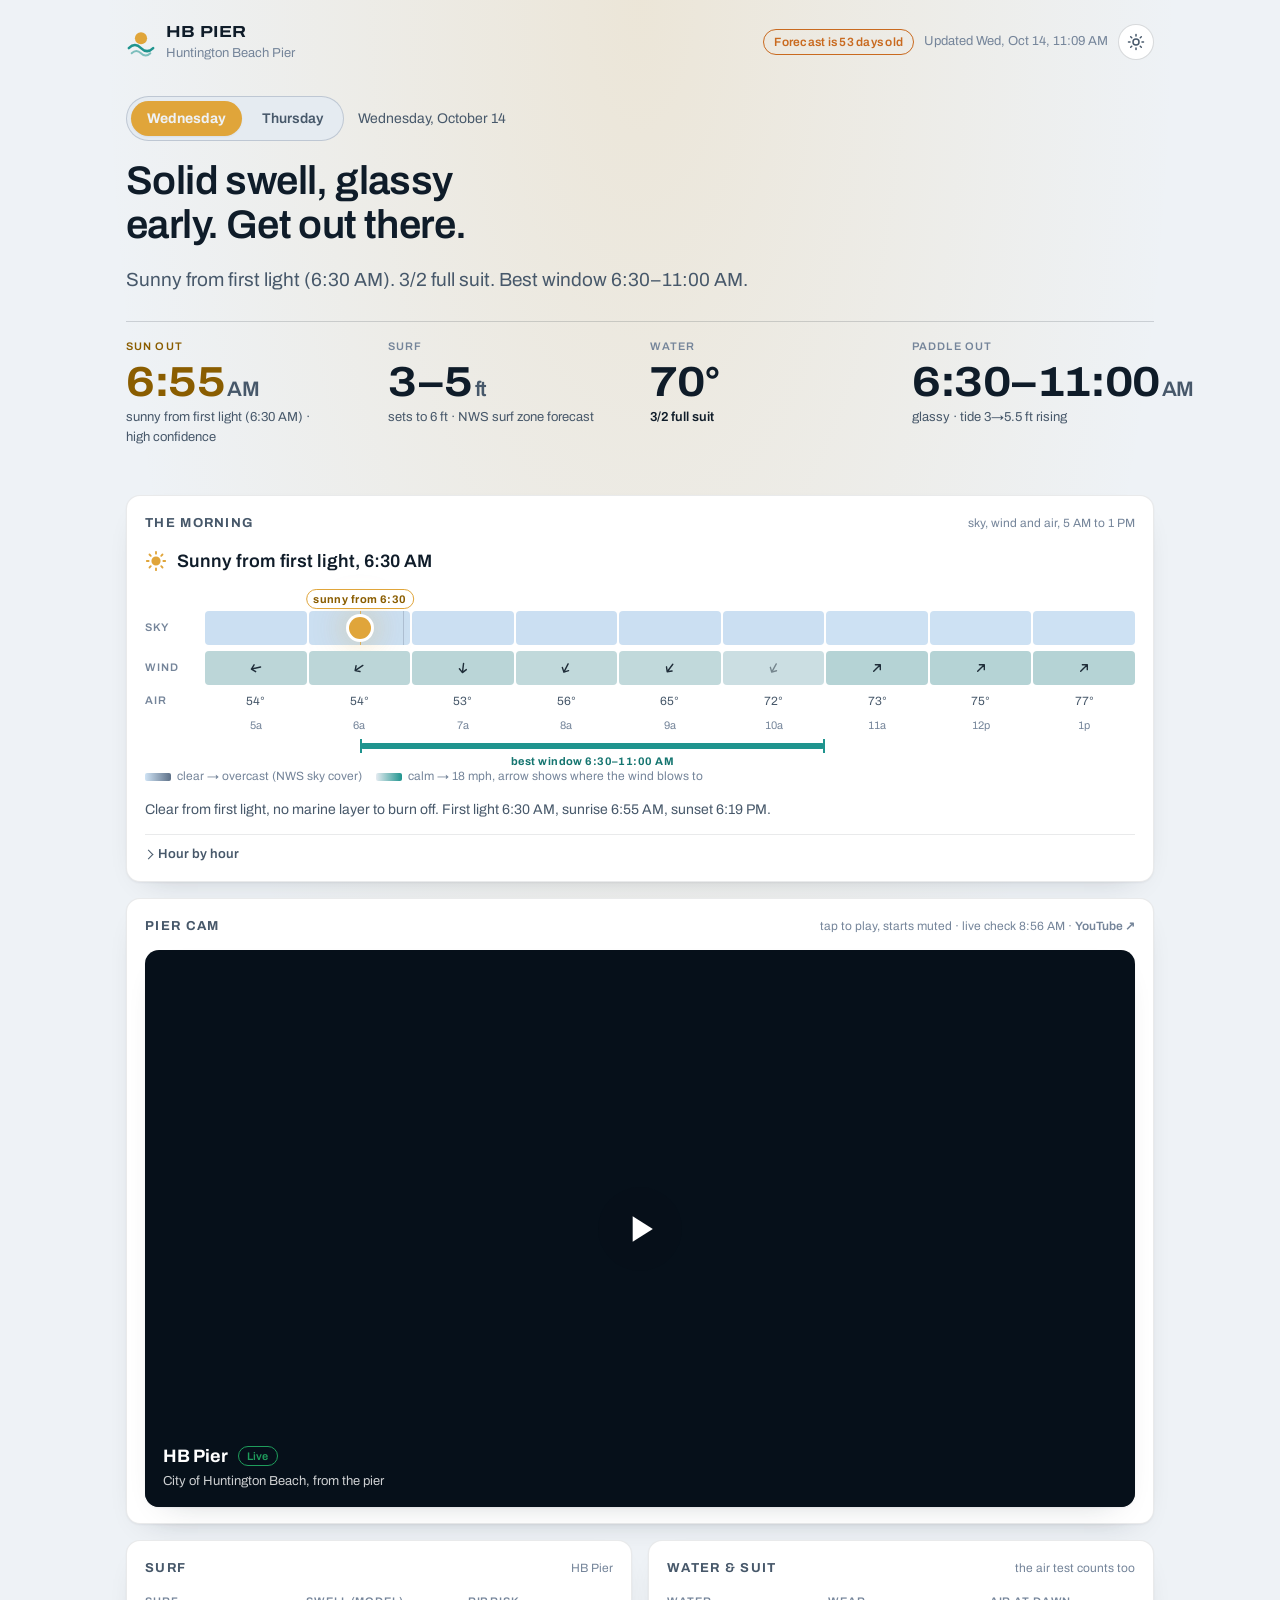
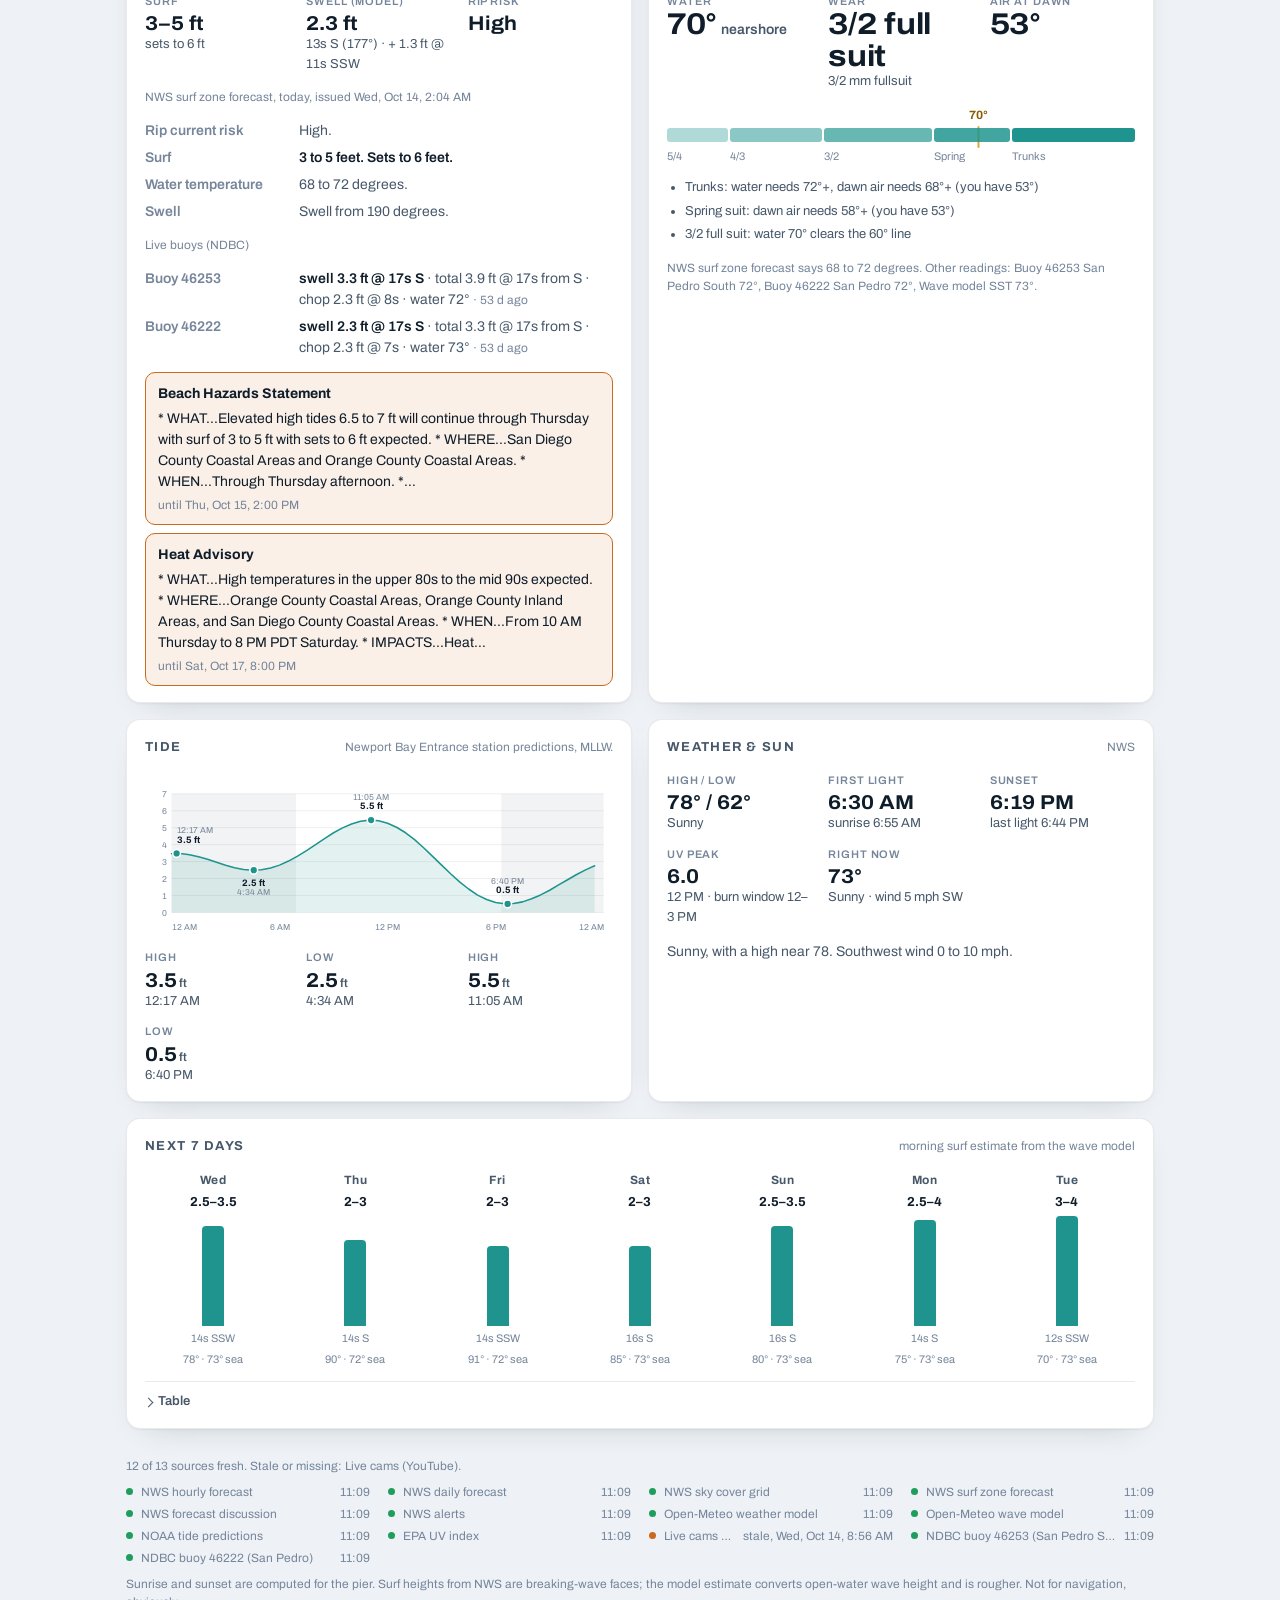
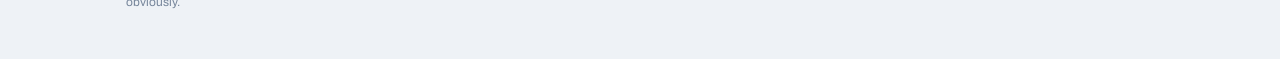
==== commit c9083fee: "Make the cam card a single large HB Pier player Only the City of Huntington Beach pier stream is use" ====
--- a/site/index.html
+++ b/site/index.html
@@ -76,9 +76,8 @@
         </section>
 
         <section class="card" aria-labelledby="h-cams" id="cams-card" hidden>
-          <div class="card-head"><h2 id="h-cams">Cams</h2><span class="card-meta" id="cams-meta">free public cams, tap to play</span></div>
-          <div class="cams" id="cams"></div>
-          <p class="note cam-links" id="cams-links"></p>
+          <div class="card-head"><h2 id="h-cams">Pier cam</h2><span class="card-meta" id="cams-meta"></span></div>
+          <div class="cam-stage" id="cam-stage"></div>
         </section>
 
         <div class="grid-2">
--- a/site/styles.css
+++ b/site/styles.css
@@ -204,30 +204,27 @@
 .kpi-note { color: var(--ink-2); font-size: 13px; margin-top: 4px; text-wrap: pretty; }
 .kpi-note b { color: var(--ink); font-weight: 600; }
 
-/* ---------------------------------------------------------------- cams */
-.cams { display: grid; gap: 12px; grid-template-columns: repeat(auto-fit, minmax(min(100%, 280px), 1fr)); }
-.cam { border-radius: 12px; overflow: hidden; background: var(--bg-3); border: 1px solid var(--line); }
-.cam.off .cam-frame { opacity: 0.55; }
-.cam-frame { position: relative; aspect-ratio: 16 / 9; background: #06101a; }
-.cam-frame img, .cam-frame iframe { position: absolute; inset: 0; width: 100%; height: 100%; border: 0; object-fit: cover; display: block; }
-.cam-link { position: absolute; inset: 0; display: block; }
-.cam-link:hover img { filter: brightness(1.08); }
-.cam-badge { position: absolute; left: 10px; bottom: 10px; font-size: 11px; font-weight: 600; letter-spacing: 0.02em; padding: 2px 8px; border-radius: 999px; background: rgba(6, 16, 26, 0.72); color: #fff; pointer-events: none; }
+/* ---------------------------------------------------------------- pier cam */
+.cam-stage { position: relative; aspect-ratio: 16 / 9; border-radius: 14px; overflow: hidden; background: #06101a; box-shadow: var(--shadow); }
+.cam-stage img, .cam-stage iframe { position: absolute; inset: 0; width: 100%; height: 100%; border: 0; object-fit: cover; display: block; }
+.cam-stage.off img { opacity: 0.55; }
+.cam-overlay {
+  position: absolute; left: 0; right: 0; bottom: 0; padding: 36px 18px 16px; pointer-events: none; color: #fff;
+  background: linear-gradient(to top, rgba(6, 16, 26, 0.82), rgba(6, 16, 26, 0));
+}
+.cam-name { display: flex; align-items: center; gap: 10px; font-weight: 700; font-size: 18px; letter-spacing: -0.01em; }
+.cam-name .pill { font-size: 11px; padding: 1px 8px; background: rgba(6, 16, 26, 0.55); }
+.cam-sub { font-size: 13px; opacity: 0.8; margin-top: 2px; }
 .cam-play {
   position: absolute; inset: 0; width: 100%; height: 100%; border: 0; cursor: pointer; background: transparent;
   display: grid; place-items: center; transition: background 0.15s ease;
 }
-.cam-play svg { width: 64px; height: 64px; padding: 14px; box-sizing: border-box; border-radius: 999px; background: rgba(6, 16, 26, 0.72); fill: #fff; transition: transform 0.15s ease, background 0.15s ease; }
+.cam-play svg { width: 84px; height: 84px; padding: 20px; box-sizing: border-box; border-radius: 999px; background: rgba(6, 16, 26, 0.72); fill: #fff; transition: transform 0.15s ease, background 0.15s ease; }
 .cam-play:hover svg, .cam-play:focus-visible svg { transform: scale(1.06); background: var(--accent); fill: var(--bg); }
-.cam-play:hover { background: rgba(0, 0, 0, 0.12); }
-.cam-cap { display: flex; align-items: center; justify-content: space-between; gap: 10px; padding: 10px 12px; }
-.cam-text { min-width: 0; }
-.cam-name { display: flex; align-items: center; gap: 8px; font-weight: 700; font-size: 14px; }
-.cam-name .pill { font-size: 11px; padding: 1px 8px; }
-.cam-sub { color: var(--ink-3); font-size: 12px; margin-top: 2px; }
-.cam-open { color: var(--ink-2); font-size: 12px; font-weight: 600; text-decoration: none; white-space: nowrap; }
-.cam-open:hover { color: var(--ink); text-decoration: underline; }
-.cam-links { font-size: 13px; color: var(--ink-3); }
+.cam-play:hover { background: rgba(0, 0, 0, 0.1); }
+.card-meta a { color: inherit; font-weight: 600; text-decoration: none; }
+.card-meta a:hover { color: var(--ink); text-decoration: underline; }
+@media (max-width: 520px) { .cam-play svg { width: 64px; height: 64px; padding: 15px; } .cam-name { font-size: 16px; } }
 
 /* ---------------------------------------------------------------- panels */
 .panels { display: grid; gap: 16px; }
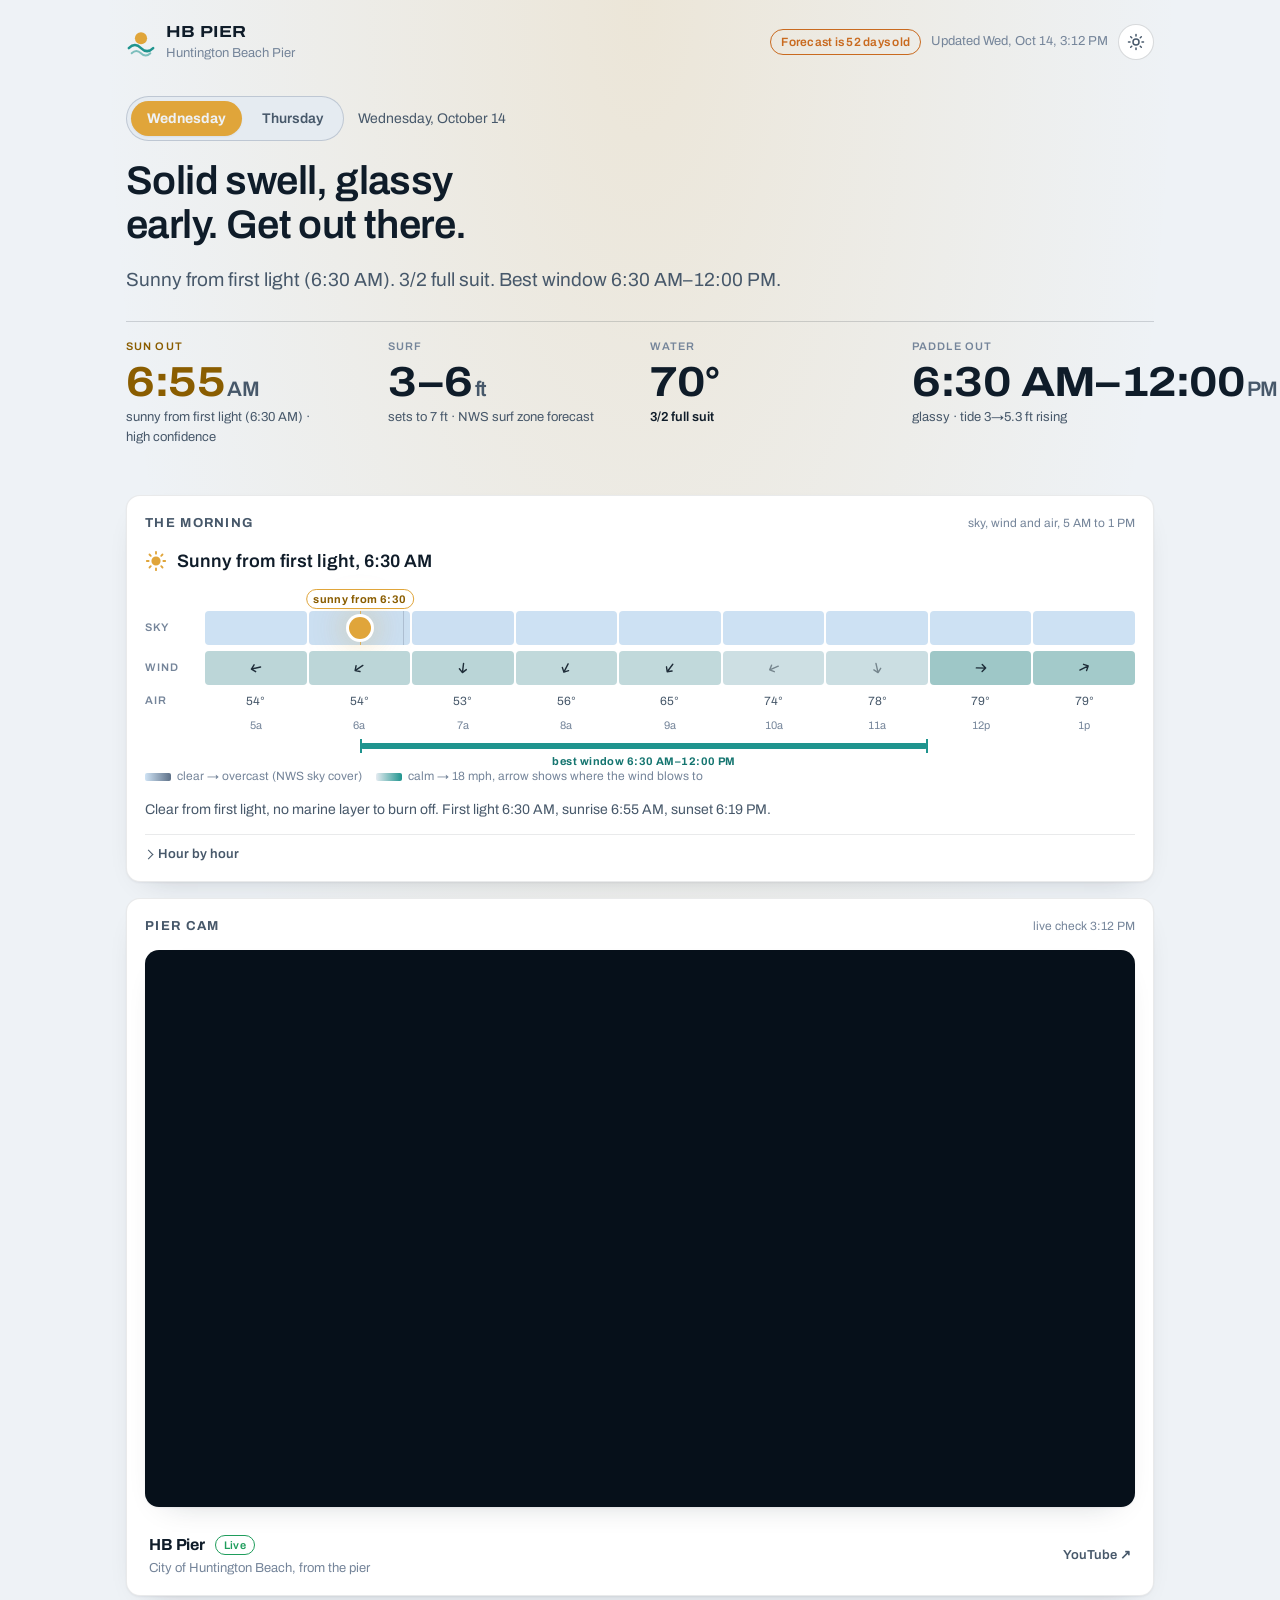
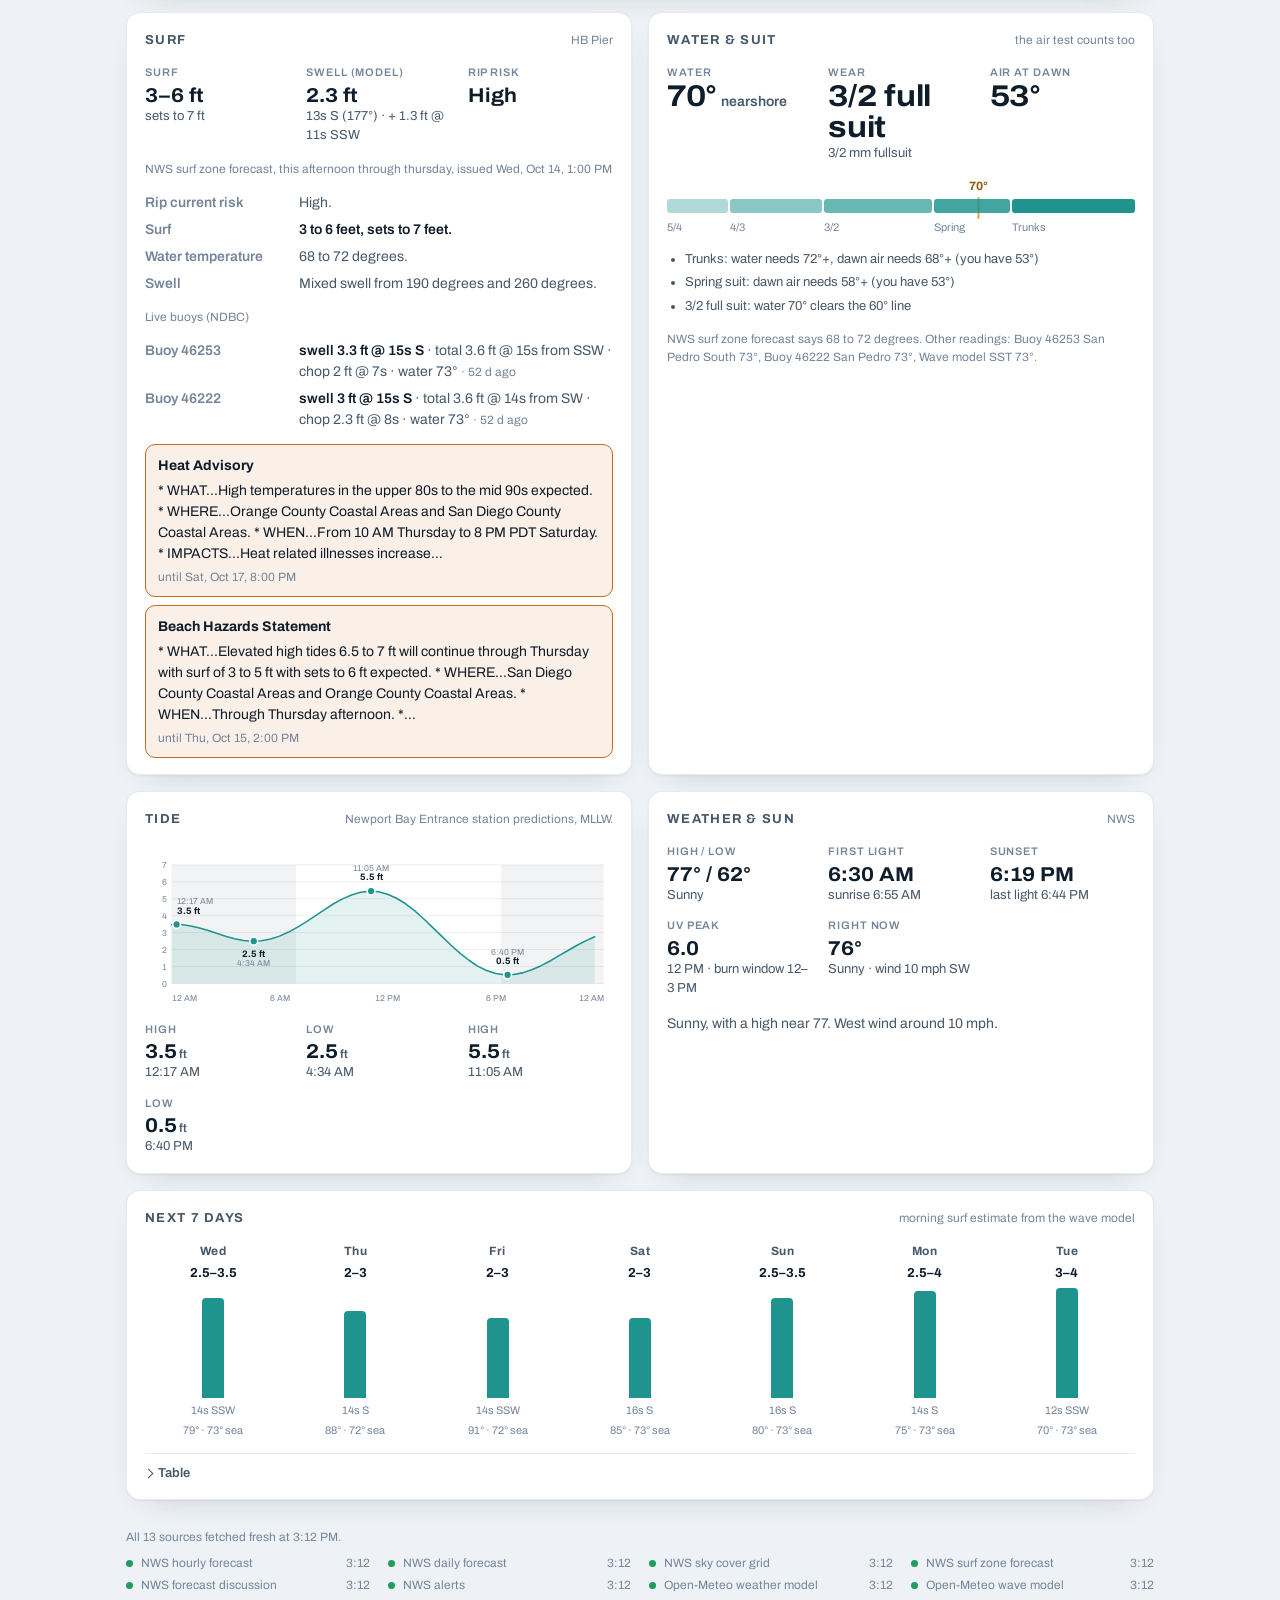
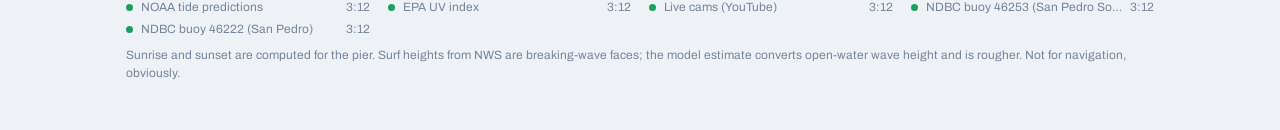
==== commit df6601fb: "Load YouTube's own player for the pier cam instead of autoplaying on tap Injecting the frame after a" ====
--- a/site/index.html
+++ b/site/index.html
@@ -78,6 +78,7 @@
         <section class="card" aria-labelledby="h-cams" id="cams-card" hidden>
           <div class="card-head"><h2 id="h-cams">Pier cam</h2><span class="card-meta" id="cams-meta"></span></div>
           <div class="cam-stage" id="cam-stage"></div>
+          <div class="cam-cap" id="cam-cap"></div>
         </section>
 
         <div class="grid-2">
--- a/site/styles.css
+++ b/site/styles.css
@@ -206,25 +206,14 @@
 
 /* ---------------------------------------------------------------- pier cam */
 .cam-stage { position: relative; aspect-ratio: 16 / 9; border-radius: 14px; overflow: hidden; background: #06101a; box-shadow: var(--shadow); }
-.cam-stage img, .cam-stage iframe { position: absolute; inset: 0; width: 100%; height: 100%; border: 0; object-fit: cover; display: block; }
-.cam-stage.off img { opacity: 0.55; }
-.cam-overlay {
-  position: absolute; left: 0; right: 0; bottom: 0; padding: 36px 18px 16px; pointer-events: none; color: #fff;
-  background: linear-gradient(to top, rgba(6, 16, 26, 0.82), rgba(6, 16, 26, 0));
-}
-.cam-name { display: flex; align-items: center; gap: 10px; font-weight: 700; font-size: 18px; letter-spacing: -0.01em; }
-.cam-name .pill { font-size: 11px; padding: 1px 8px; background: rgba(6, 16, 26, 0.55); }
-.cam-sub { font-size: 13px; opacity: 0.8; margin-top: 2px; }
-.cam-play {
-  position: absolute; inset: 0; width: 100%; height: 100%; border: 0; cursor: pointer; background: transparent;
-  display: grid; place-items: center; transition: background 0.15s ease;
-}
-.cam-play svg { width: 84px; height: 84px; padding: 20px; box-sizing: border-box; border-radius: 999px; background: rgba(6, 16, 26, 0.72); fill: #fff; transition: transform 0.15s ease, background 0.15s ease; }
-.cam-play:hover svg, .cam-play:focus-visible svg { transform: scale(1.06); background: var(--accent); fill: var(--bg); }
-.cam-play:hover { background: rgba(0, 0, 0, 0.1); }
-.card-meta a { color: inherit; font-weight: 600; text-decoration: none; }
-.card-meta a:hover { color: var(--ink); text-decoration: underline; }
-@media (max-width: 520px) { .cam-play svg { width: 64px; height: 64px; padding: 15px; } .cam-name { font-size: 16px; } }
+.cam-stage iframe { position: absolute; inset: 0; width: 100%; height: 100%; border: 0; display: block; }
+.cam-cap { display: flex; align-items: center; justify-content: space-between; gap: 12px; padding: 12px 4px 0; }
+.cam-text { min-width: 0; }
+.cam-name { display: flex; align-items: center; gap: 10px; font-weight: 700; font-size: 16px; letter-spacing: -0.01em; }
+.cam-name .pill { font-size: 11px; padding: 1px 8px; }
+.cam-sub { color: var(--ink-3); font-size: 13px; margin-top: 2px; }
+.cam-open { color: var(--ink-2); font-size: 13px; font-weight: 600; text-decoration: none; white-space: nowrap; }
+.cam-open:hover { color: var(--ink); text-decoration: underline; }
 
 /* ---------------------------------------------------------------- panels */
 .panels { display: grid; gap: 16px; }
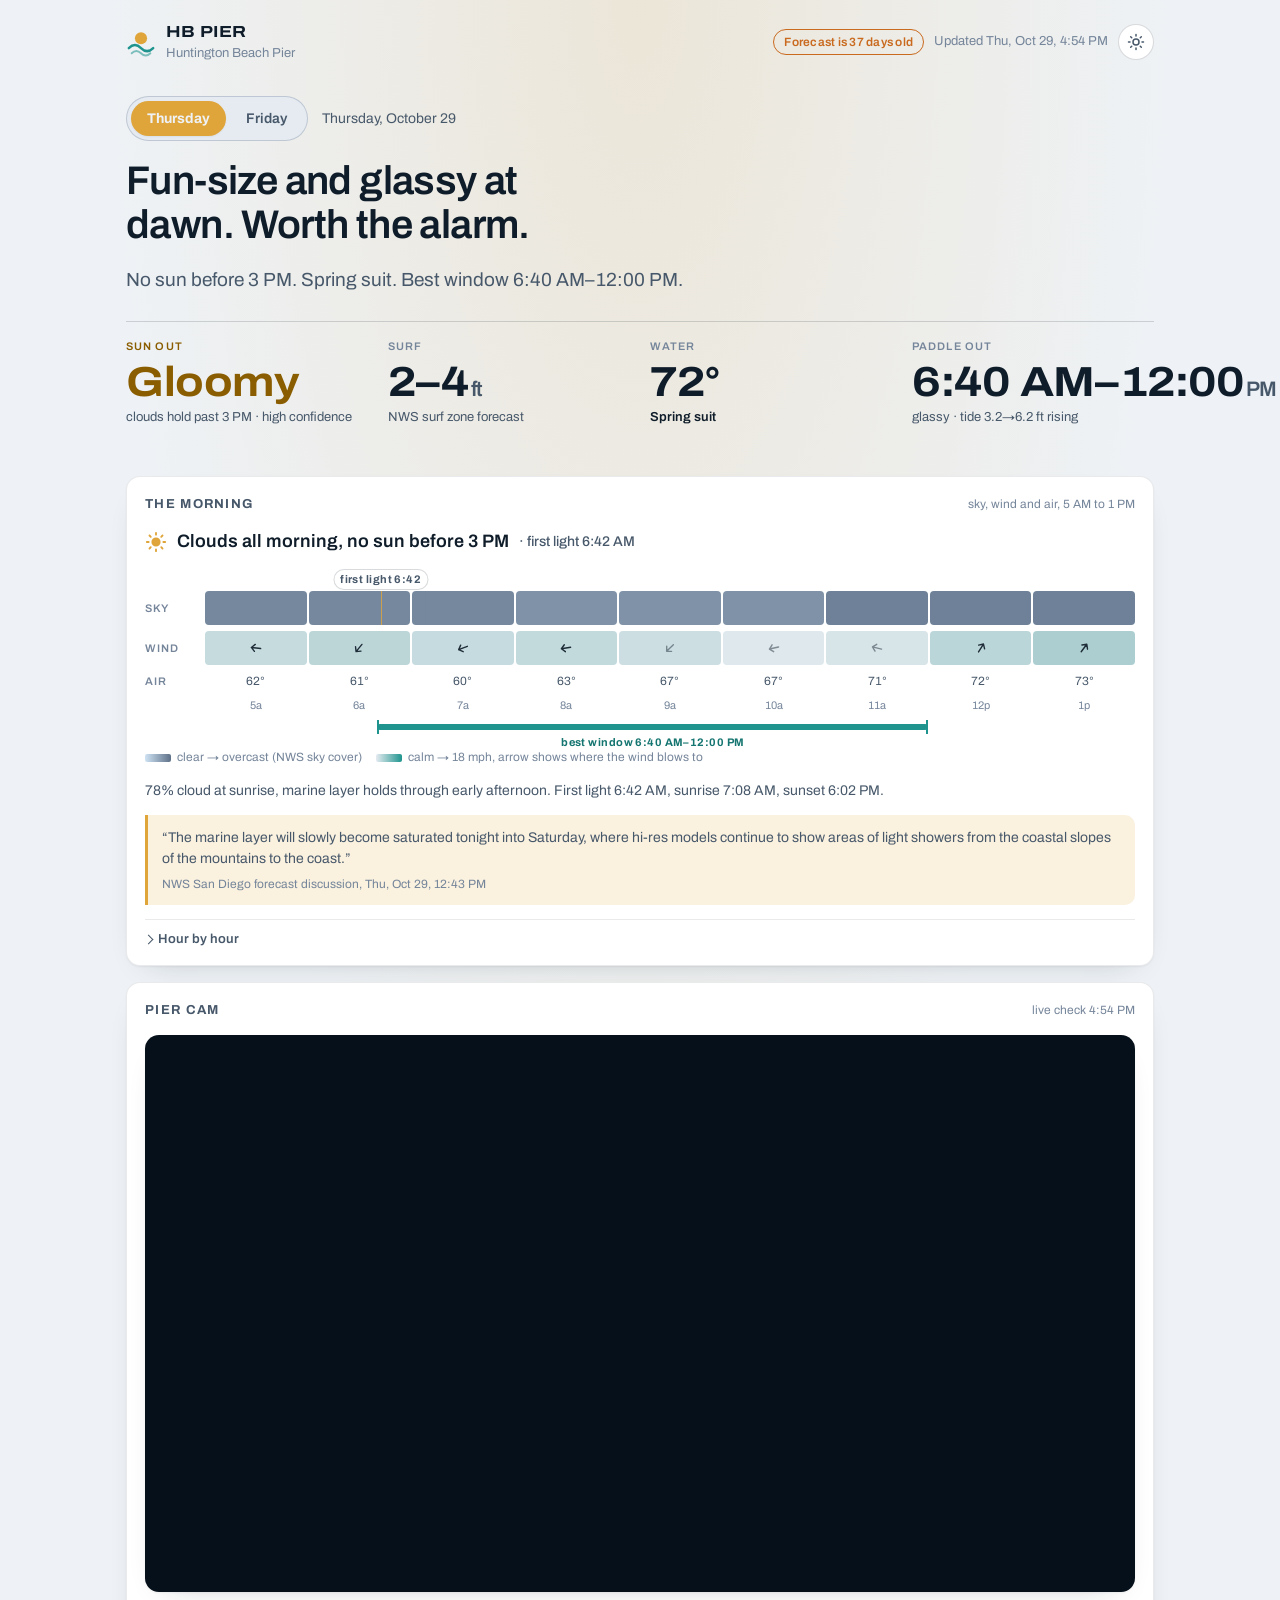
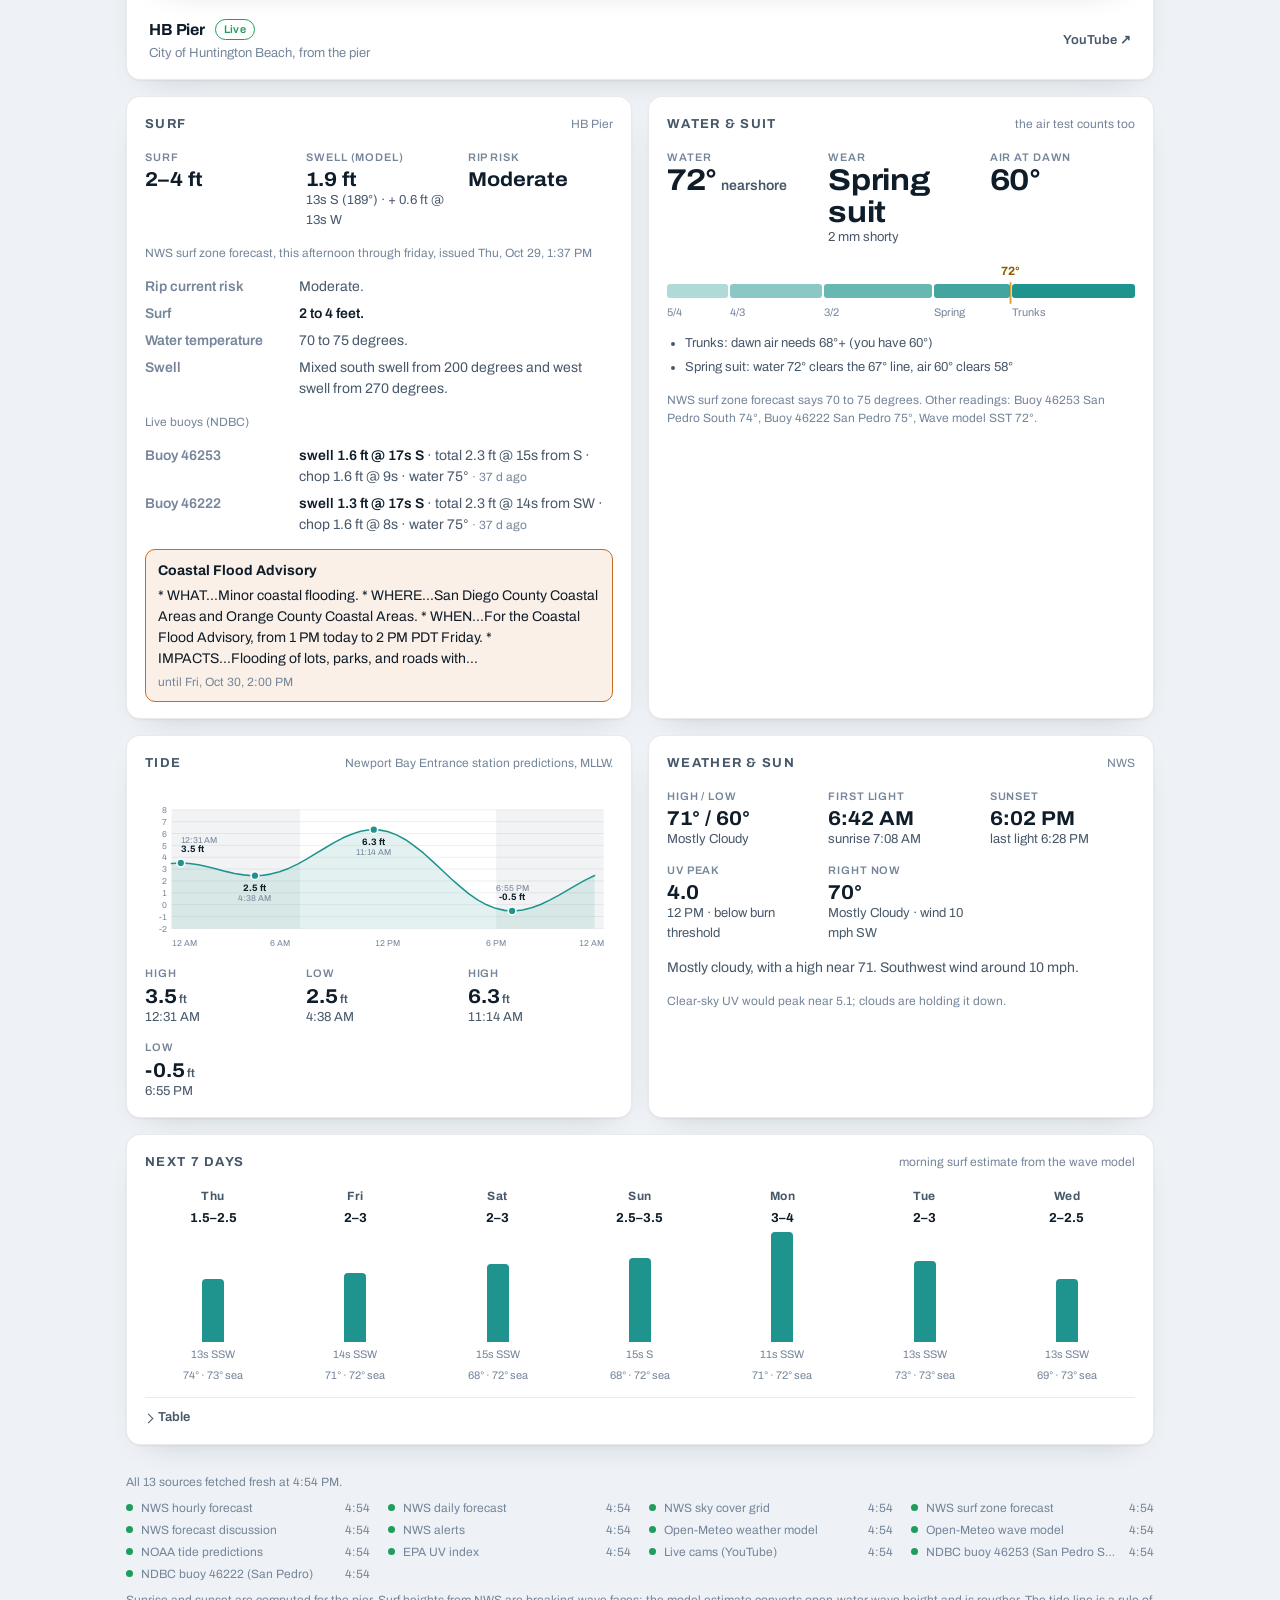
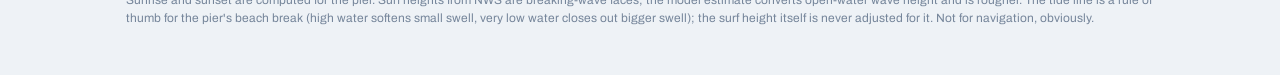
==== commit cb997a3c: "Say what the tide does to the surf at dawn The surf number on the page is the NWS forecast (or the m" ====
--- a/site/index.html
+++ b/site/index.html
@@ -122,7 +122,7 @@
         <footer class="sources">
           <div id="sources-summary"></div>
           <ul class="src-list" id="sources"></ul>
-          <div>Sunrise and sunset are computed for the pier. Surf heights from NWS are breaking-wave faces; the model estimate converts open-water wave height and is rougher. Not for navigation, obviously.</div>
+          <div>Sunrise and sunset are computed for the pier. Surf heights from NWS are breaking-wave faces; the model estimate converts open-water wave height and is rougher. The tide line is a rule of thumb for the pier's beach break (high water softens small swell, very low water closes out bigger swell); the surf height itself is never adjusted for it. Not for navigation, obviously.</div>
         </footer>
       </div>
     </main>
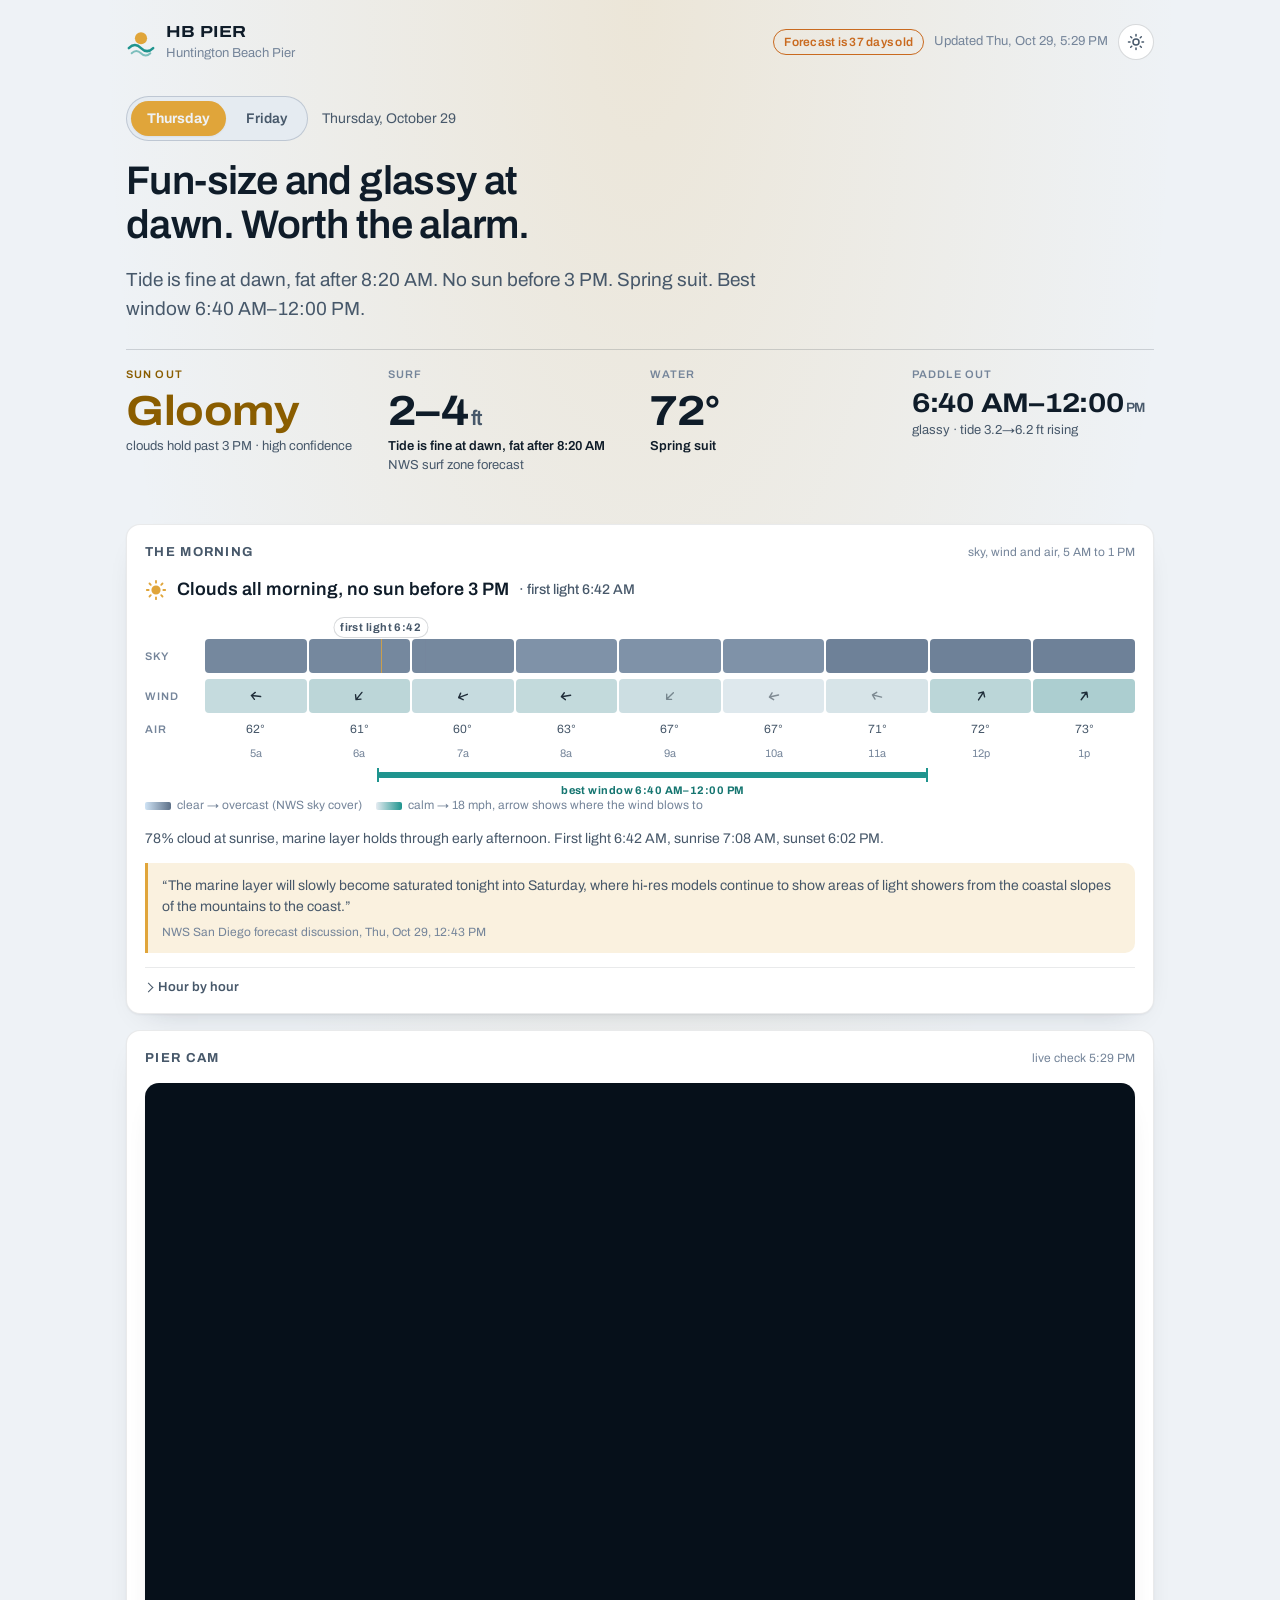
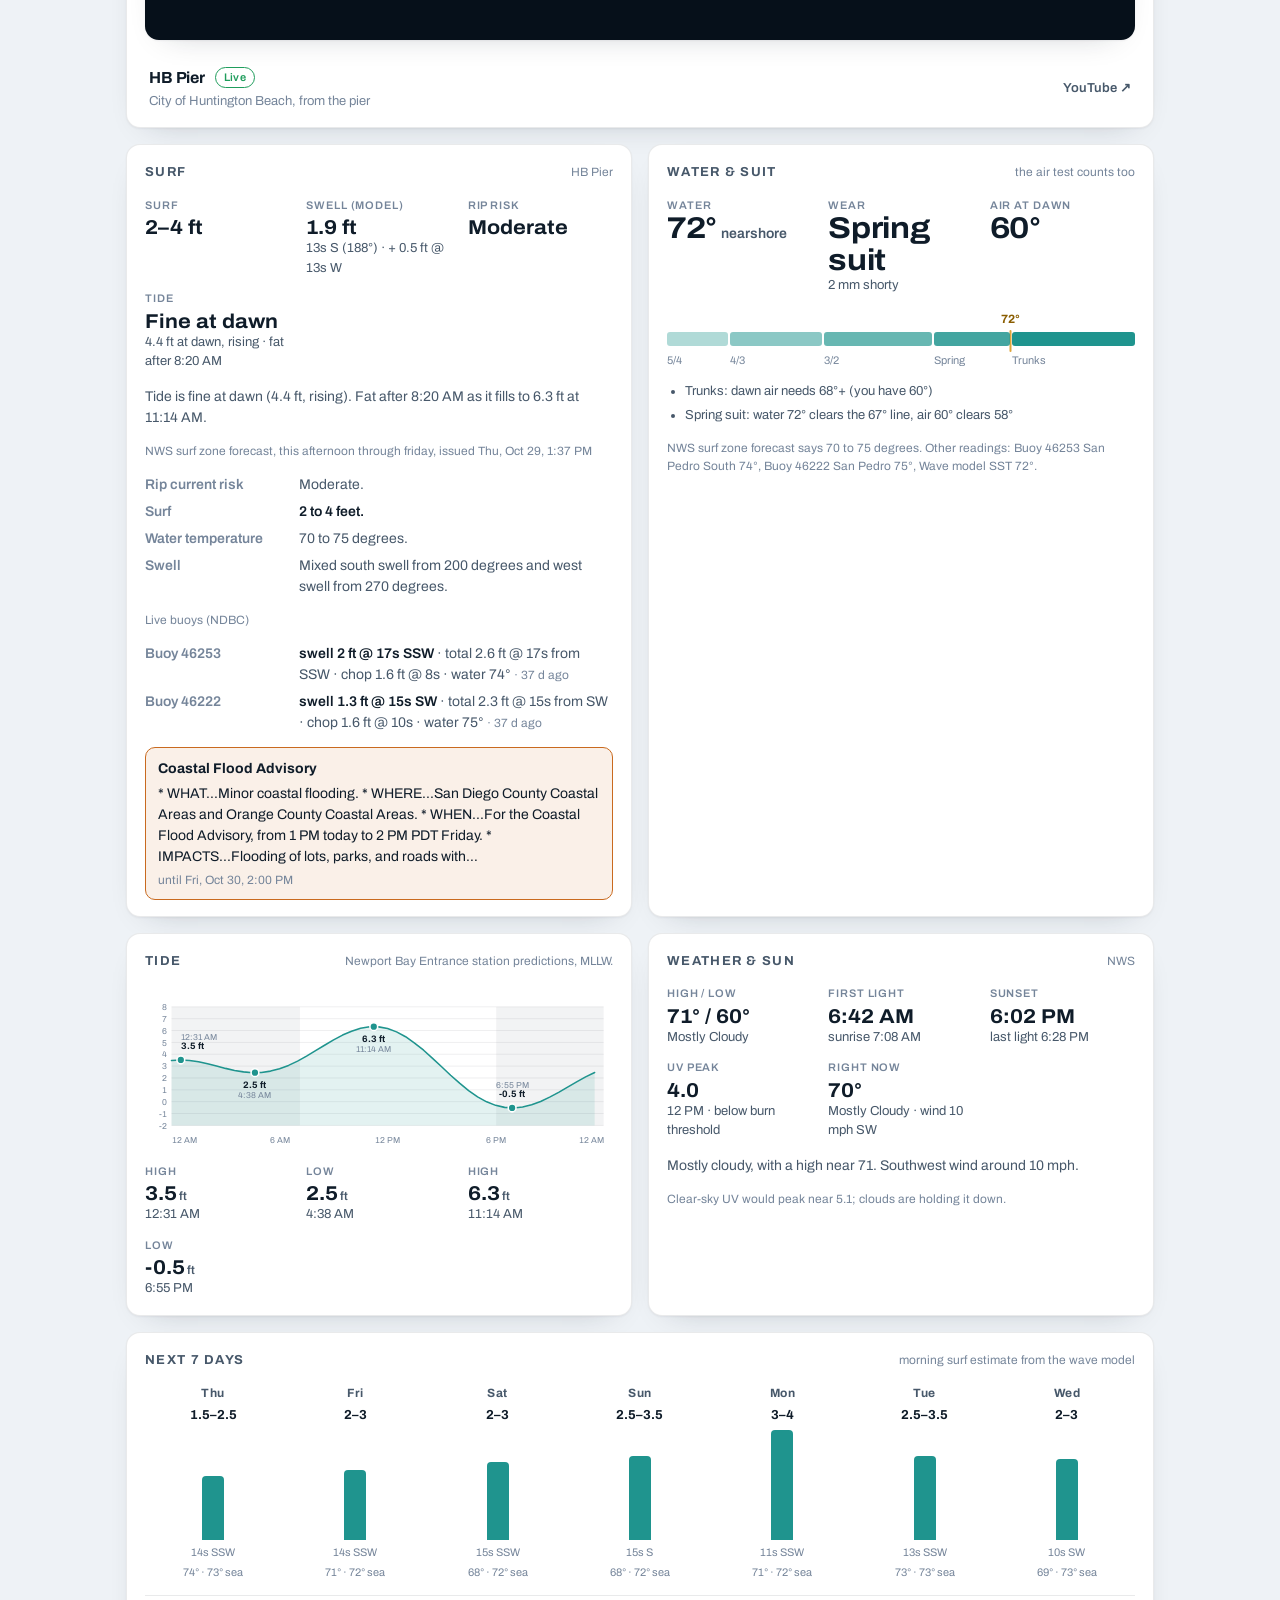
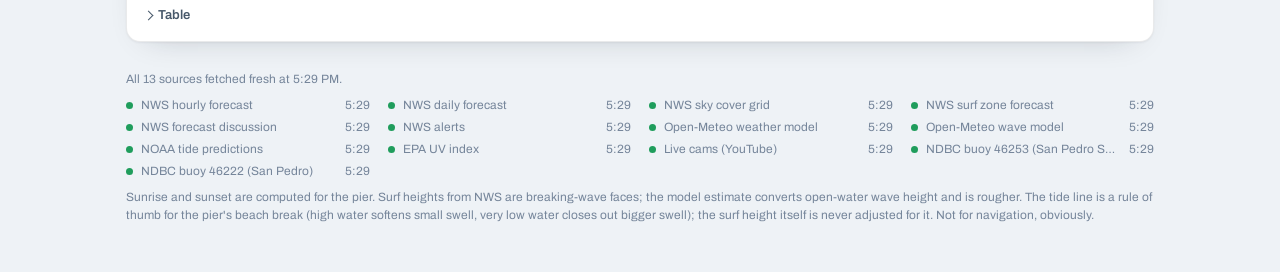
==== commit 36f6779c: "Keep the header and the paddle-out value inside the page on phones Two layout bugs seen while checki" ====
--- a/site/index.html
+++ b/site/index.html
@@ -29,12 +29,14 @@
       </div>
       <div class="top-meta">
         <span class="pill warn" id="stale" hidden></span>
-        <span class="updated" id="updated">Loading…</span>
-        <button class="icon-btn" id="theme" type="button" aria-label="Theme: system. Click to change.">
-          <svg viewBox="0 0 24 24" fill="none" stroke="currentColor" stroke-width="2" stroke-linecap="round" aria-hidden="true">
-            <circle cx="12" cy="12" r="4"/><path d="M12 2v2M12 20v2M4.9 4.9l1.4 1.4M17.7 17.7l1.4 1.4M2 12h2M20 12h2M4.9 19.1l1.4-1.4M17.7 6.3l1.4-1.4"/>
-          </svg>
-        </button>
+        <span class="top-right">
+          <span class="updated" id="updated">Loading…</span>
+          <button class="icon-btn" id="theme" type="button" aria-label="Theme: system. Click to change.">
+            <svg viewBox="0 0 24 24" fill="none" stroke="currentColor" stroke-width="2" stroke-linecap="round" aria-hidden="true">
+              <circle cx="12" cy="12" r="4"/><path d="M12 2v2M12 20v2M4.9 4.9l1.4 1.4M17.7 17.7l1.4 1.4M2 12h2M20 12h2M4.9 19.1l1.4-1.4M17.7 6.3l1.4-1.4"/>
+            </svg>
+          </button>
+        </span>
       </div>
     </header>
 
--- a/site/styles.css
+++ b/site/styles.css
@@ -113,12 +113,15 @@
 /* ---------------------------------------------------------------- header */
 .top {
   display: flex;
+  flex-wrap: wrap;
   align-items: center;
   justify-content: space-between;
-  gap: 12px;
+  gap: 10px 12px;
   padding-block: 8px 28px;
 }
-.brand { display: flex; align-items: center; gap: 10px; min-width: 0; }
+/* The brand yields first, so the meta block only drops to its own line when it
+   cannot fit at all (the stale-forecast pill on a phone), never over the brand. */
+.brand { display: flex; align-items: center; gap: 10px; min-width: 0; flex: 1 1 0; }
 .brand-mark { width: 30px; height: 30px; color: var(--accent); flex: none; }
 .brand-name {
   font-weight: 700;
@@ -128,8 +131,9 @@
   text-transform: uppercase;
 }
 .brand-sub { color: var(--ink-3); font-size: 13px; }
-.top-meta { display: flex; align-items: center; gap: 10px; color: var(--ink-3); font-size: 13px; }
+.top-meta { display: flex; flex-wrap: wrap; align-items: center; justify-content: flex-end; gap: 8px 10px; color: var(--ink-3); font-size: 13px; }
 .top-meta .updated { white-space: nowrap; }
+.top-right { display: inline-flex; align-items: center; gap: 10px; }
 .icon-btn {
   display: inline-flex; align-items: center; justify-content: center;
   width: 36px; height: 36px; border-radius: 999px;
@@ -292,7 +296,8 @@
 .hours span:nth-child(even) { visibility: visible; }
 @media (max-width: 420px) { .hours span:nth-child(even) { visibility: hidden; } }
 @media (max-width: 520px) { .hide-narrow { display: none; } }
-#kpi-window .kpi-value { font-size: clamp(24px, 6.6vw, 42px); }
+/* "6:40 AM–12:00 PM" may break after the dash (a <wbr> in the markup), nowhere else */
+#kpi-window .kpi-value { font-size: clamp(24px, 6.6vw, 42px); white-space: normal; }
 .overlay { position: absolute; inset: 0; pointer-events: none; }
 .marker { position: absolute; top: 0; bottom: 0; width: 0; border-left: 1.5px dashed var(--ink-3); opacity: 0.9; }
 .marker.sunrise { border-left-style: solid; border-color: var(--accent); opacity: 0.7; }
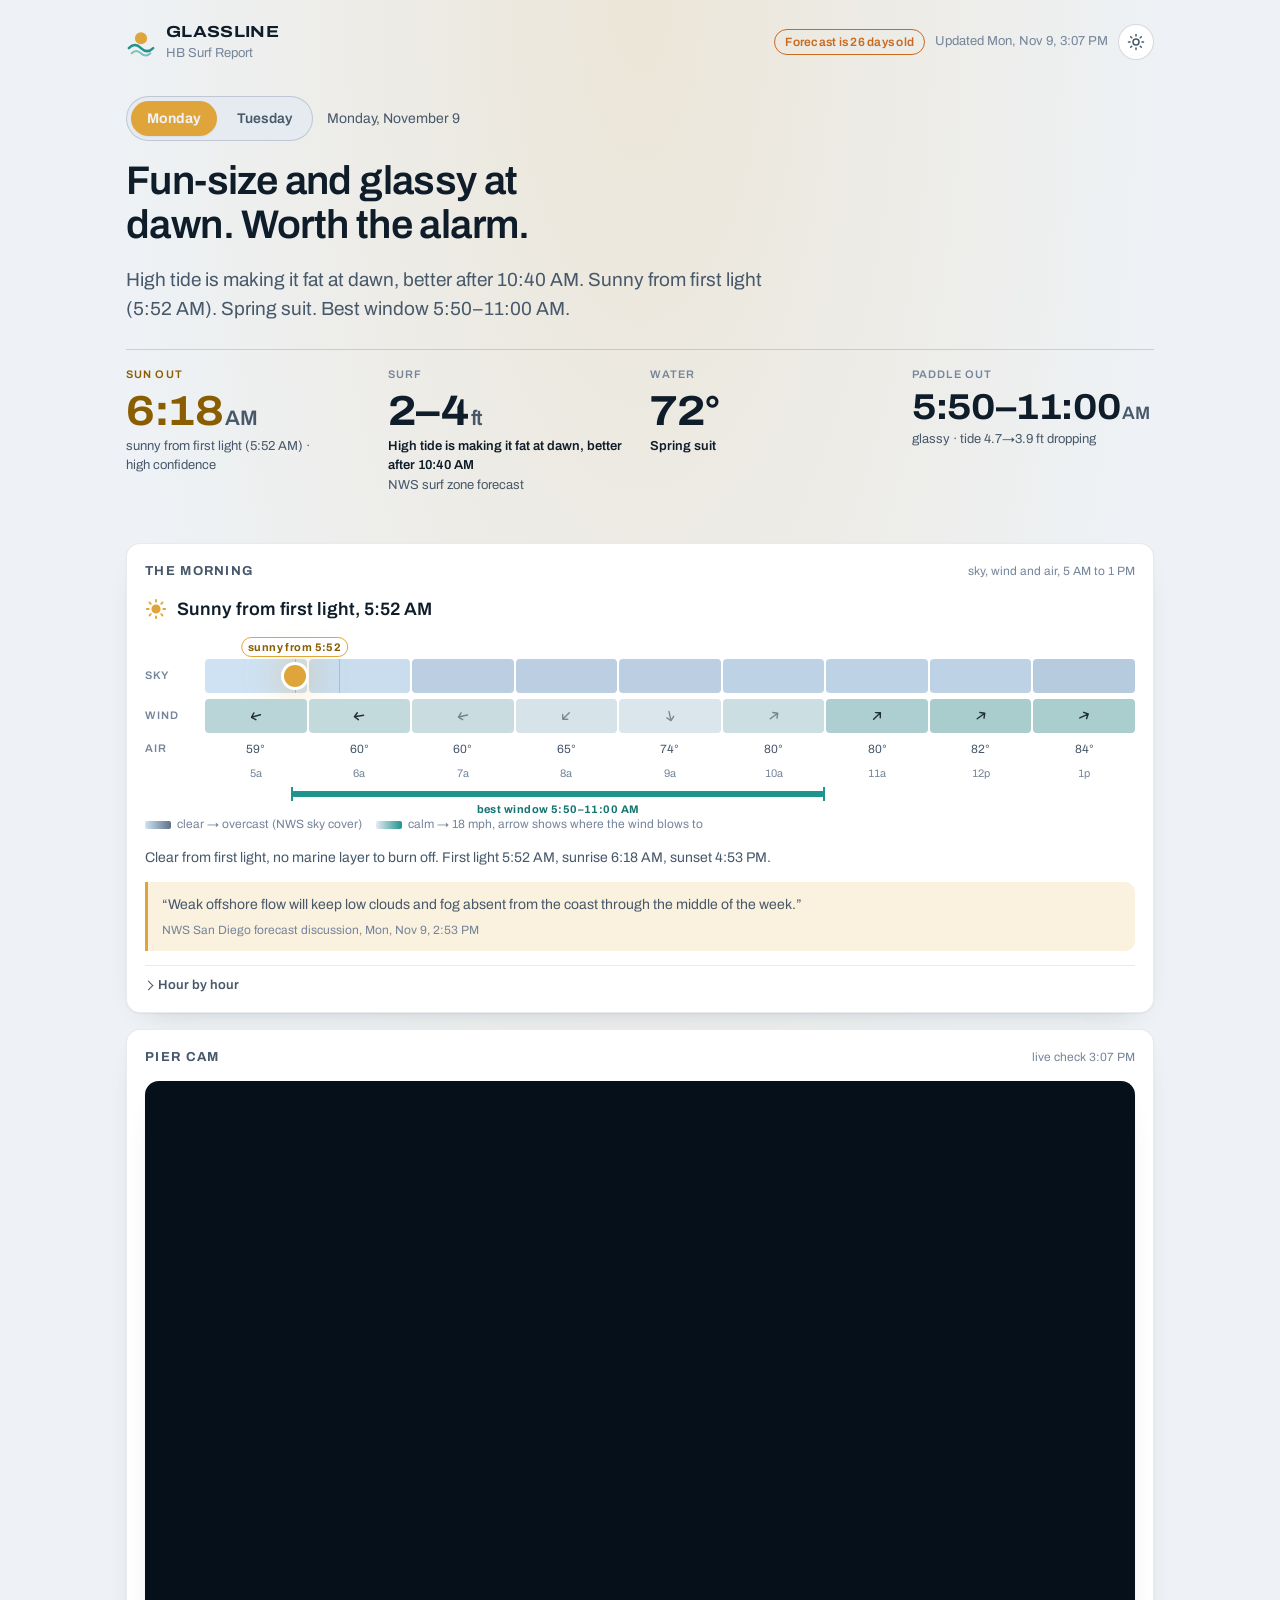
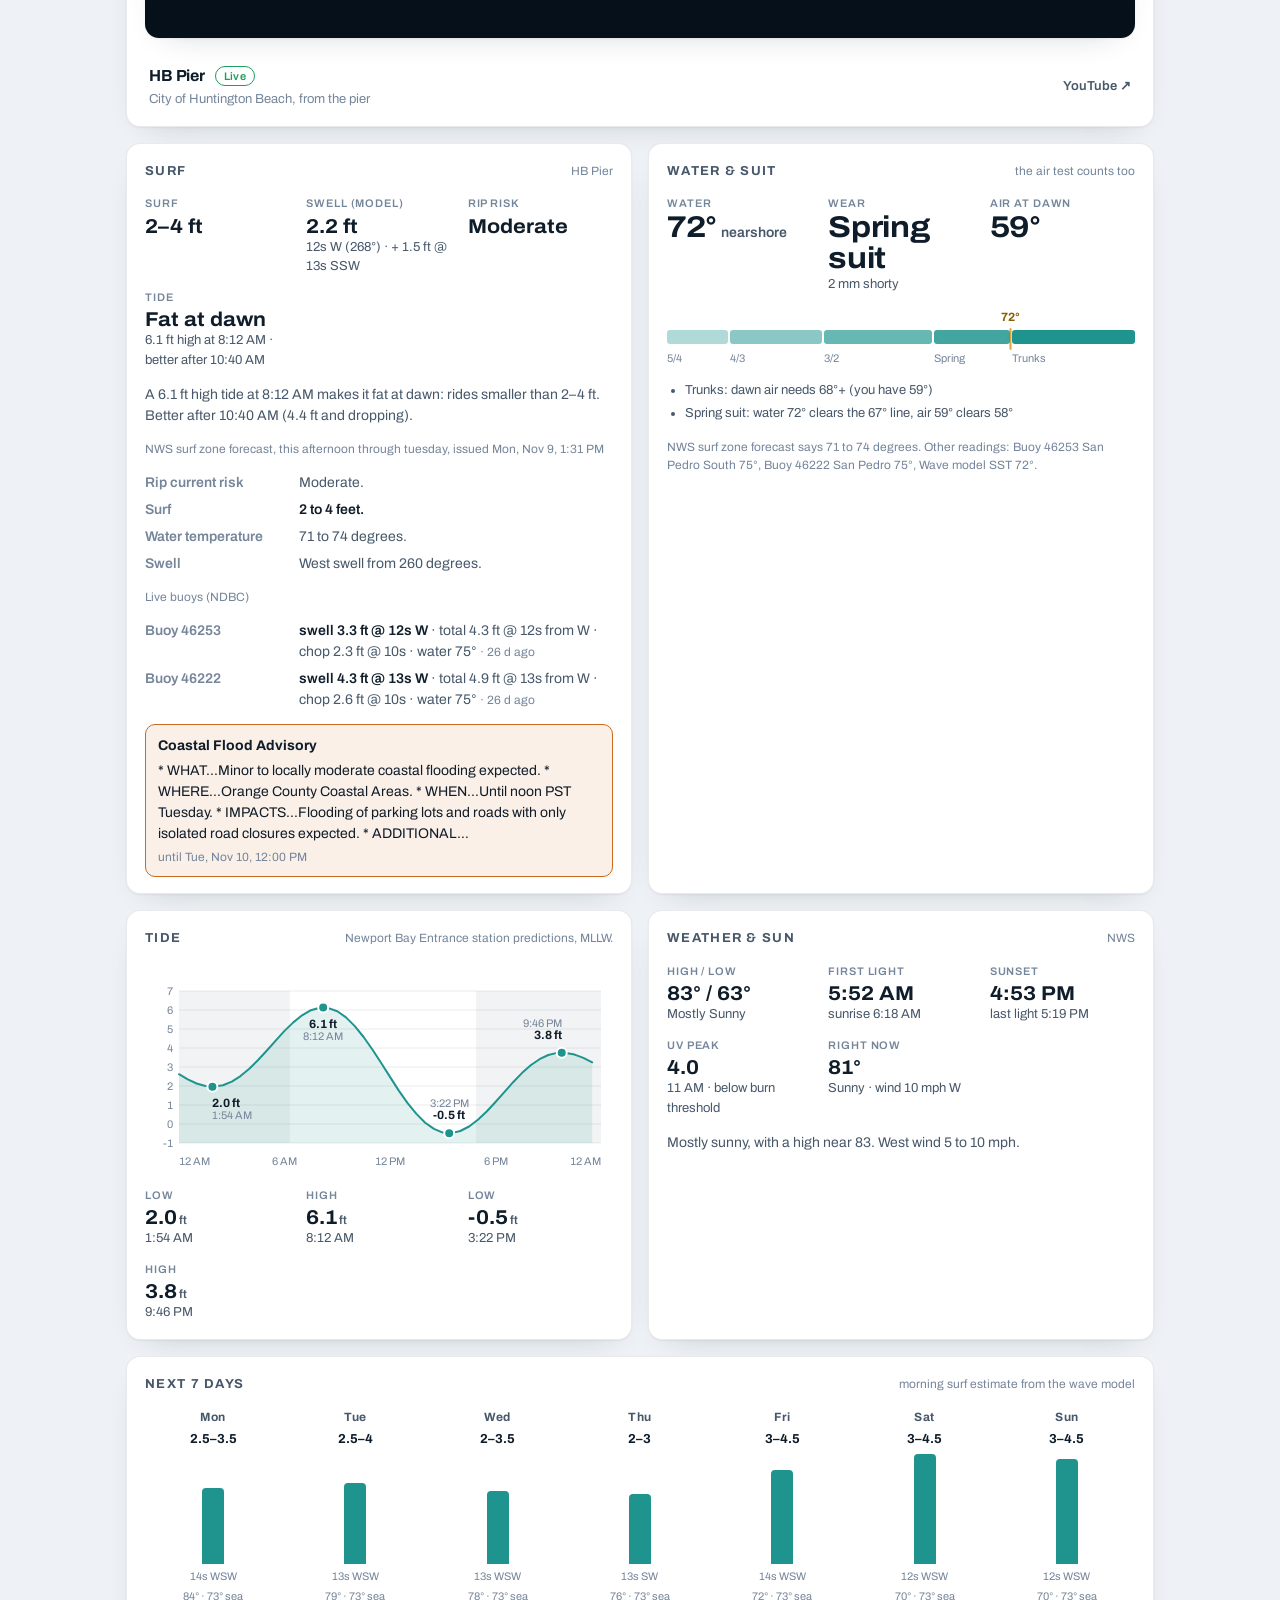
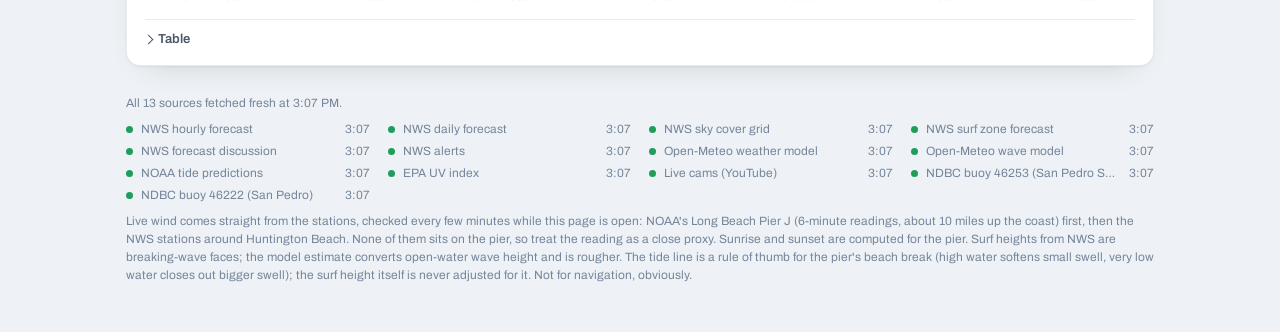
==== commit 9b24c214: "Rename to Glassline HB Surf Report and add live wind The page polls nearby wind stations from the br" ====
--- a/site/index.html
+++ b/site/index.html
@@ -3,8 +3,9 @@
 <head>
   <meta charset="utf-8">
   <meta name="viewport" content="width=device-width, initial-scale=1, viewport-fit=cover">
-  <title>HB Pier Dawn Patrol</title>
-  <meta name="description" content="Daily surf, water temperature, wetsuit call and sun-out time for Huntington Beach Pier.">
+  <title>Glassline HB Surf Report</title>
+  <meta name="description" content="Surf, live wind, water temperature, wetsuit call and sun-out time for Huntington Beach Pier.">
+  <meta name="apple-mobile-web-app-title" content="Glassline">
   <meta name="robots" content="noindex, nofollow">
   <meta name="theme-color" content="#0b1520">
   <link rel="icon" href="data:image/svg+xml,%3Csvg xmlns='http://www.w3.org/2000/svg' viewBox='0 0 32 32'%3E%3Ccircle cx='16' cy='13' r='7' fill='%23f0b64a'/%3E%3Cpath d='M2 24c4-4 8-4 12 0s8 4 12 0' fill='none' stroke='%234dbdb5' stroke-width='3' stroke-linecap='round'/%3E%3C/svg%3E">
@@ -23,8 +24,8 @@
           <path d="M6 28c3.3-3.3 6.7-3.3 10 0s6.7 3.3 10 0" fill="none" stroke="var(--sea)" stroke-width="2" stroke-linecap="round" opacity=".55"/>
         </svg>
         <div>
-          <div class="brand-name">HB Pier</div>
-          <div class="brand-sub" id="loc-name">Huntington Beach Pier</div>
+          <div class="brand-name">Glassline</div>
+          <div class="brand-sub">HB Surf Report</div>
         </div>
       </div>
       <div class="top-meta">
@@ -60,6 +61,18 @@
       </section>
 
       <div class="panels">
+        <section class="card" aria-labelledby="h-live" id="live-card" hidden>
+          <div class="card-head"><h2 id="h-live">Wind right now</h2><span class="card-meta" id="live-meta">checking the stations…</span></div>
+          <div class="live-grid">
+            <div class="live-read" id="live-read"></div>
+            <div class="live-chart">
+              <div class="chart" id="wind-chart"></div>
+              <div class="legend" id="wind-legend"></div>
+            </div>
+          </div>
+          <ul class="stations" id="live-stations"></ul>
+        </section>
+
         <section class="card" aria-labelledby="h-morning">
           <div class="card-head"><h2 id="h-morning">The morning</h2><span class="card-meta">sky, wind and air, 5 AM to 1 PM</span></div>
           <p class="sun-line" id="sun-line"></p>
@@ -124,7 +137,7 @@
         <footer class="sources">
           <div id="sources-summary"></div>
           <ul class="src-list" id="sources"></ul>
-          <div>Sunrise and sunset are computed for the pier. Surf heights from NWS are breaking-wave faces; the model estimate converts open-water wave height and is rougher. The tide line is a rule of thumb for the pier's beach break (high water softens small swell, very low water closes out bigger swell); the surf height itself is never adjusted for it. Not for navigation, obviously.</div>
+          <div>Live wind comes straight from the stations, checked every few minutes while this page is open: NOAA's Long Beach Pier J (6-minute readings, about 10 miles up the coast) first, then the NWS stations around Huntington Beach. None of them sits on the pier, so treat the reading as a close proxy. Sunrise and sunset are computed for the pier. Surf heights from NWS are breaking-wave faces; the model estimate converts open-water wave height and is rougher. The tide line is a rule of thumb for the pier's beach break (high water softens small swell, very low water closes out bigger swell); the surf height itself is never adjusted for it. Not for navigation, obviously.</div>
         </footer>
       </div>
     </main>
--- a/site/styles.css
+++ b/site/styles.css
@@ -1,4 +1,4 @@
-/* HB Pier — dawn patrol dashboard
+/* Glassline HB Surf Report — dawn patrol dashboard
    Layout: one column of stacked panels on a phone; a hero across the top and a
    two-column grid of panels from 760px. Dark ("pre-dawn") is the base theme
    because the page gets read at 5 AM; light ("after the burn-off") follows the
@@ -219,6 +219,71 @@
 .cam-open { color: var(--ink-2); font-size: 13px; font-weight: 600; text-decoration: none; white-space: nowrap; }
 .cam-open:hover { color: var(--ink); text-decoration: underline; }
 
+/* ---------------------------------------------------------------- live wind */
+.live-grid { display: grid; gap: 18px; align-items: center; }
+@media (min-width: 760px) { .live-grid { grid-template-columns: minmax(260px, 330px) minmax(0, 1fr); gap: 28px; } }
+.live-read { display: grid; gap: 12px; align-content: start; min-width: 0; }
+.live-top { display: flex; align-items: center; gap: 16px; }
+.live-num { display: grid; gap: 4px; min-width: 0; }
+.live-val {
+  font-size: clamp(40px, 9vw, 52px); font-weight: 700; font-variation-settings: "wdth" 112;
+  line-height: 1; letter-spacing: -0.01em; white-space: nowrap;
+}
+.live-val small { font-size: 15px; font-weight: 600; color: var(--ink-2); margin-left: 5px; font-variation-settings: "wdth" 100; letter-spacing: 0; }
+.live-sub { color: var(--ink-2); font-size: 13px; }
+.live-tags { display: flex; flex-wrap: wrap; gap: 6px; margin-top: 4px; }
+.live-src { display: flex; flex-wrap: wrap; align-items: center; gap: 6px 8px; color: var(--ink-3); font-size: 13px; }
+.live-src a, .station .st-name { color: var(--ink-2); font-weight: 600; text-decoration: none; }
+.live-src a:hover, .station .st-name:hover { color: var(--ink); text-decoration: underline; }
+.pill.live { color: var(--good); border-color: currentColor; }
+.pill.live::before {
+  content: ""; width: 7px; height: 7px; border-radius: 50%; background: currentColor;
+  box-shadow: 0 0 0 0 currentColor; animation: live-pulse 2s ease-out infinite;
+}
+@keyframes live-pulse {
+  0% { box-shadow: 0 0 0 0 color-mix(in oklab, var(--good) 60%, transparent); }
+  80%, 100% { box-shadow: 0 0 0 6px color-mix(in oklab, var(--good) 0%, transparent); }
+}
+.dial { width: 96px; height: 96px; flex: none; }
+.dial-face { fill: var(--bg-3); stroke: var(--line-2); stroke-width: 1.5; }
+.dial-sea { fill: color-mix(in oklab, var(--sea) 24%, transparent); }
+.dial-shore { stroke: var(--sea); stroke-width: 1.5; stroke-dasharray: 3 3; opacity: 0.8; }
+.dial-tick { stroke: var(--ink-3); stroke-width: 2; stroke-linecap: round; }
+.dial-n { fill: var(--ink-3); font-size: 11px; font-weight: 700; font-family: var(--font); }
+.dial-arrow { stroke: var(--ink); stroke-width: 6; stroke-linecap: round; }
+.dial-head { fill: var(--ink); stroke: var(--ink); stroke-width: 2; stroke-linejoin: round; }
+.dial-hub { fill: var(--ink-3); }
+.live-chart { display: grid; gap: 8px; min-width: 0; }
+.chart .future { fill: var(--ink); opacity: 0.035; }
+.chart .fcst { fill: none; stroke: var(--ink-3); stroke-width: 1.8; stroke-dasharray: 5 4; stroke-linejoin: round; }
+.chart .gust { fill: none; stroke: var(--sea); stroke-width: 1.6; stroke-dasharray: 0.1 4; stroke-linecap: round; opacity: 0.9; }
+.chart .obs-dot { fill: var(--sea); stroke: var(--bg-2); stroke-width: 2.5; }
+.chart .dir { fill: none; stroke: var(--ink-3); stroke-width: 1.6; stroke-linecap: round; stroke-linejoin: round; }
+.chart .dir.obs { stroke: var(--sea-text); }
+.chart circle.dir { fill: var(--ink-3); stroke: none; }
+.chart circle.dir.obs { fill: var(--sea-text); }
+.legend .sw.obs { background: var(--sea); height: 3px; }
+.legend .sw.gust { height: 0; border-top: 2.5px dotted var(--sea); border-radius: 0; }
+.legend .sw.fcst { height: 0; border-top: 2px dashed var(--ink-3); border-radius: 0; }
+.stations {
+  list-style: none; margin: 0; padding: 0; display: grid; gap: 0 22px;
+  grid-template-columns: repeat(auto-fill, minmax(min(100%, 340px), 1fr));
+}
+.station {
+  display: grid; grid-template-columns: auto minmax(0, 1fr) auto; align-items: center; gap: 10px;
+  padding: 9px 0; border-top: 1px solid var(--line); font-size: 14px;
+}
+.station .dot { width: 8px; height: 8px; border-radius: 50%; background: var(--good); }
+.station .dot.stale { background: var(--warn); }
+.station .dot.off { background: var(--bad); }
+.st-main, .st-read { display: grid; min-width: 0; }
+.st-read { text-align: right; }
+.station .st-name { overflow: hidden; text-overflow: ellipsis; white-space: nowrap; }
+.station.lead .st-name { color: var(--ink); }
+.st-val { font-weight: 700; white-space: nowrap; font-variant-numeric: tabular-nums; }
+.st-val.muted { color: var(--ink-3); font-weight: 600; }
+.st-sub { color: var(--ink-3); font-size: 12px; overflow: hidden; text-overflow: ellipsis; white-space: nowrap; }
+
 /* ---------------------------------------------------------------- panels */
 .panels { display: grid; gap: 16px; }
 .grid-2 { display: grid; gap: 16px; }
